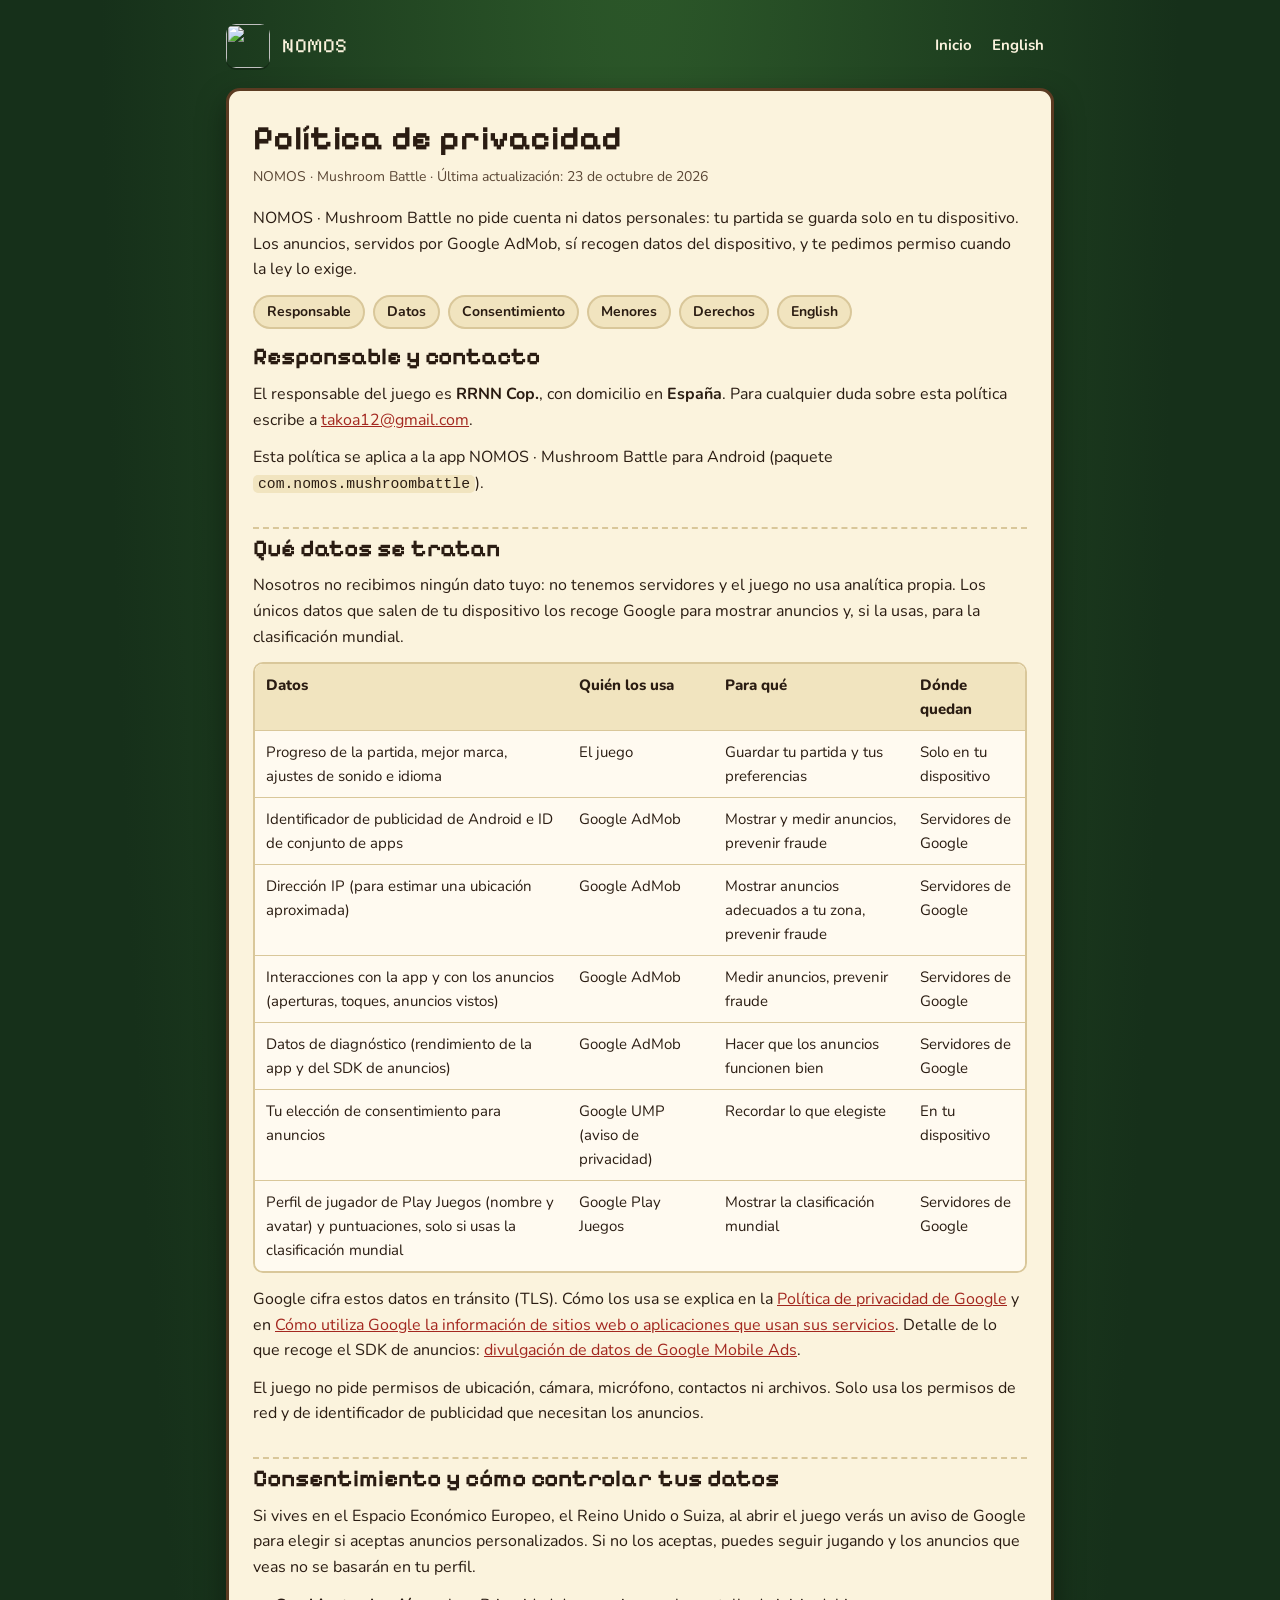
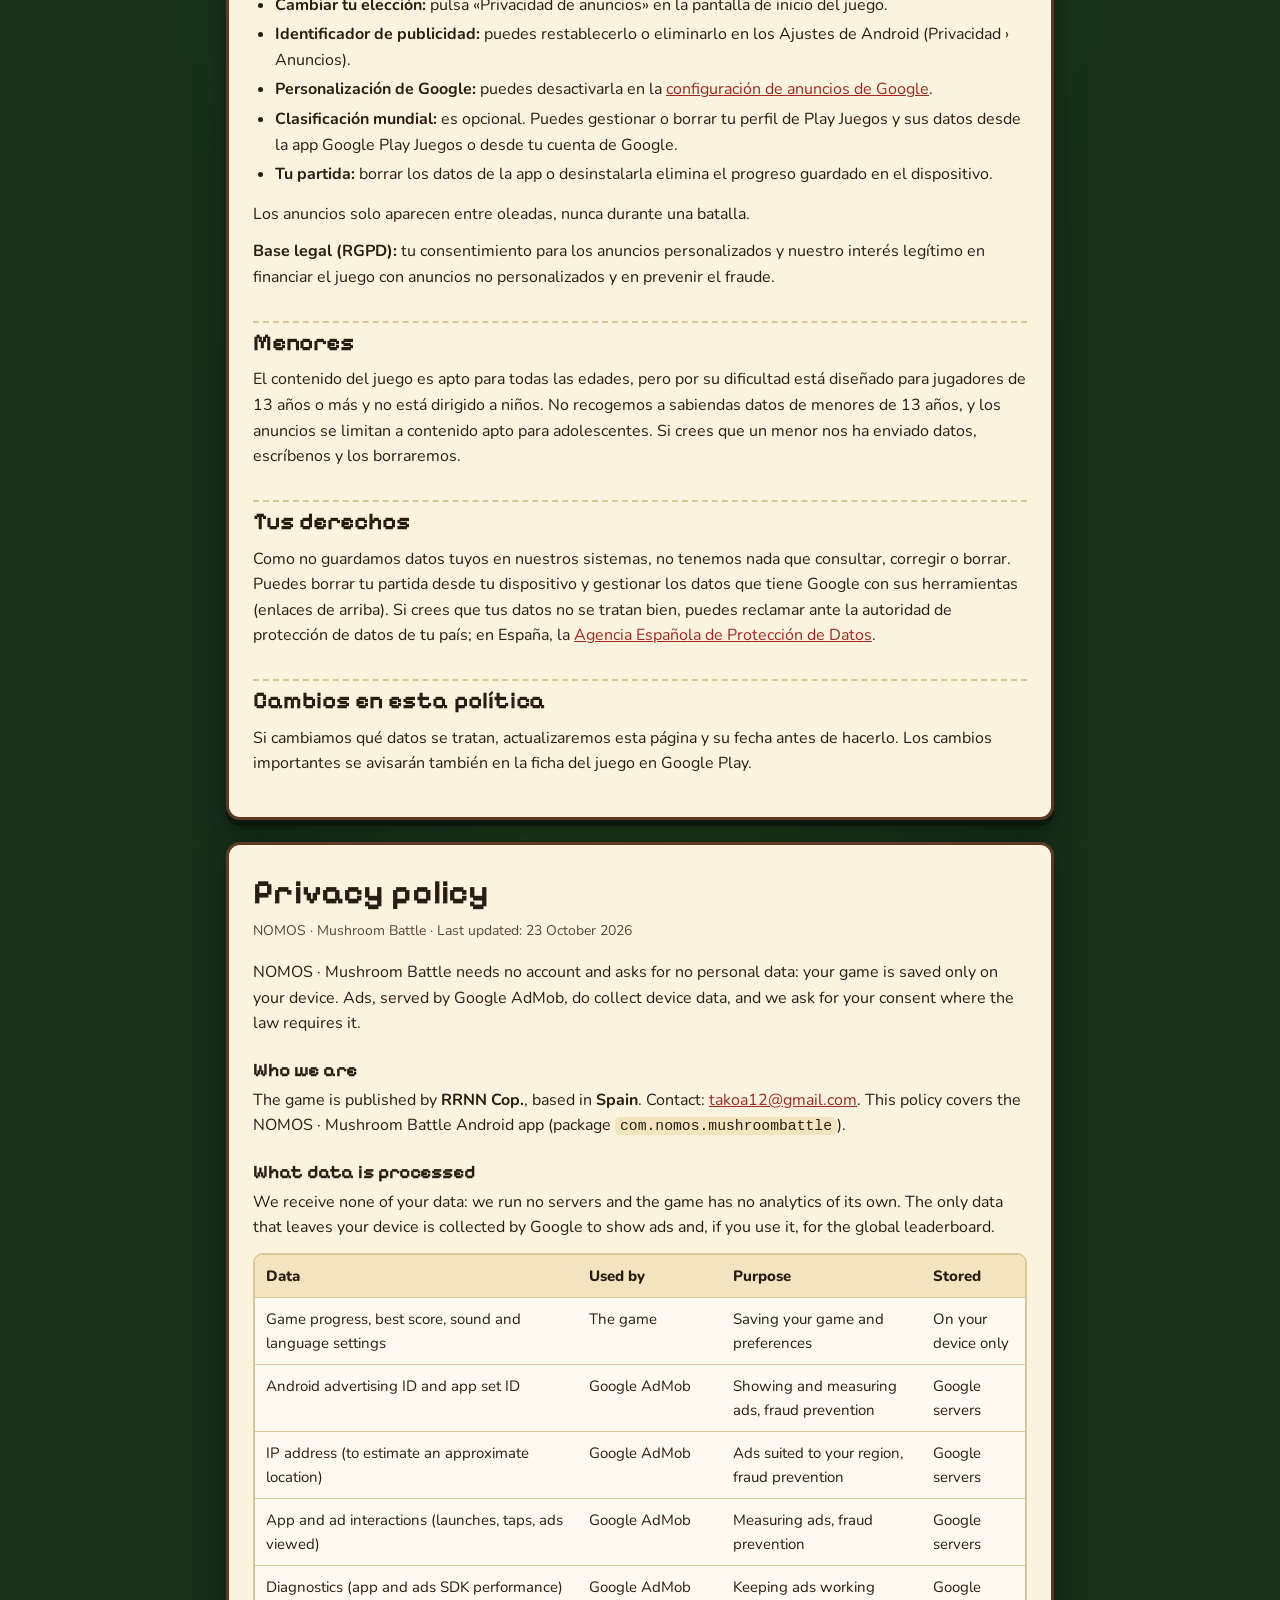
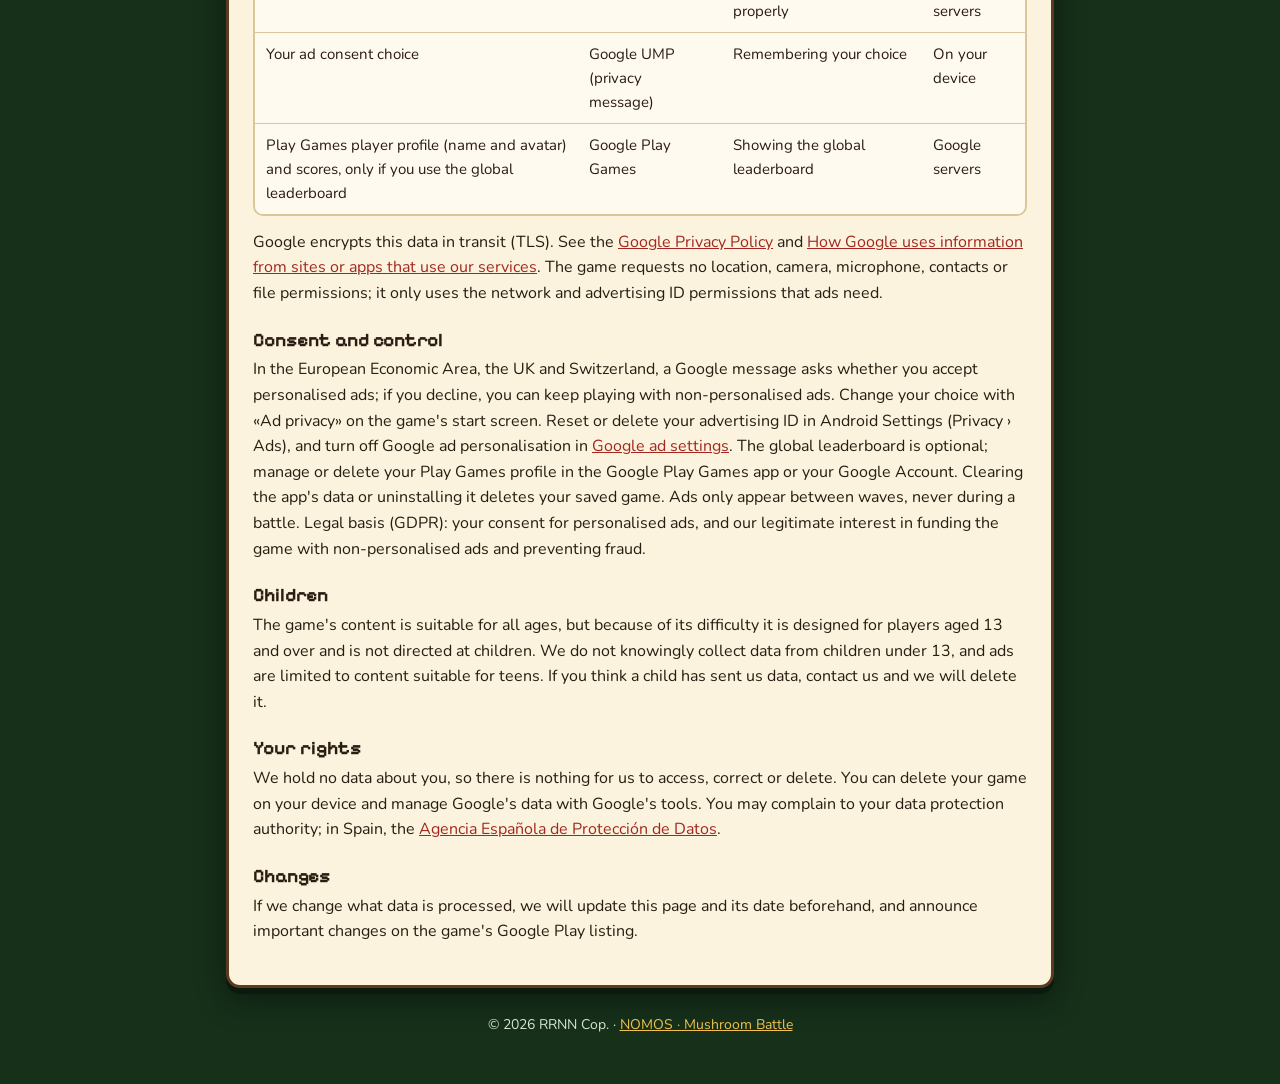
==== privacidad.html @ 887eeca4 "Add files via upload" ====
<!doctype html>
<html lang="es">
<head>
<meta charset="utf-8">
<meta name="viewport" content="width=device-width,initial-scale=1">
<title>Política de privacidad · NOMOS</title>
<meta name="description" content="Política de privacidad de NOMOS · Mushroom Battle para Android.">
<link rel="icon" type="image/png" href="img/favicon.png">
<link rel="apple-touch-icon" href="img/apple-touch-icon.png">
<link rel="preconnect" href="https://fonts.googleapis.com">
<link rel="preconnect" href="https://fonts.gstatic.com" crossorigin>
<link href="https://fonts.googleapis.com/css2?family=Nunito:wght@400;700;800&family=Pixelify+Sans:wght@500;700&display=swap" rel="stylesheet">
<link rel="stylesheet" href="styles.css">
</head>
<body>
<div class="wrap">
  <header class="top">
    <a class="brand" href="./"><img src="img/icono.png" alt=""><span>NOMOS</span></a>
    <nav><a href="./">Inicio</a><a href="#english">English</a></nav>
  </header>

  <main>
    <article class="card">
      <h1>Política de privacidad</h1>
      <p class="meta">NOMOS · Mushroom Battle · Última actualización: 23 de octubre de 2026</p>
      <p>NOMOS · Mushroom Battle no pide cuenta ni datos personales: tu partida se guarda solo en tu dispositivo. Los anuncios, servidos por Google AdMob, sí recogen datos del dispositivo, y te pedimos permiso cuando la ley lo exige.</p>
      <div class="toc">
        <a href="#responsable">Responsable</a><a href="#datos">Datos</a><a href="#consentimiento">Consentimiento</a><a href="#menores">Menores</a><a href="#derechos">Derechos</a><a href="#english">English</a>
      </div>

      <h2 id="responsable">Responsable y contacto</h2>
      <p>El responsable del juego es <strong>RRNN Cop.</strong>, con domicilio en <strong>España</strong>. Para cualquier duda sobre esta política escribe a <a href="mailto:takoa12@gmail.com">takoa12@gmail.com</a>.</p>
      <p>Esta política se aplica a la app NOMOS · Mushroom Battle para Android (paquete <code>com.nomos.mushroombattle</code>).</p>

      <h2 id="datos">Qué datos se tratan</h2>
      <p>Nosotros no recibimos ningún dato tuyo: no tenemos servidores y el juego no usa analítica propia. Los únicos datos que salen de tu dispositivo los recoge Google para mostrar anuncios y, si la usas, para la clasificación mundial.</p>
      <div class="table-wrap">
        <table>
          <thead><tr><th>Datos</th><th>Quién los usa</th><th>Para qué</th><th>Dónde quedan</th></tr></thead>
          <tbody>
            <tr><td>Progreso de la partida, mejor marca, ajustes de sonido e idioma</td><td>El juego</td><td>Guardar tu partida y tus preferencias</td><td>Solo en tu dispositivo</td></tr>
            <tr><td>Identificador de publicidad de Android e ID de conjunto de apps</td><td>Google AdMob</td><td>Mostrar y medir anuncios, prevenir fraude</td><td>Servidores de Google</td></tr>
            <tr><td>Dirección IP (para estimar una ubicación aproximada)</td><td>Google AdMob</td><td>Mostrar anuncios adecuados a tu zona, prevenir fraude</td><td>Servidores de Google</td></tr>
            <tr><td>Interacciones con la app y con los anuncios (aperturas, toques, anuncios vistos)</td><td>Google AdMob</td><td>Medir anuncios, prevenir fraude</td><td>Servidores de Google</td></tr>
            <tr><td>Datos de diagnóstico (rendimiento de la app y del SDK de anuncios)</td><td>Google AdMob</td><td>Hacer que los anuncios funcionen bien</td><td>Servidores de Google</td></tr>
            <tr><td>Tu elección de consentimiento para anuncios</td><td>Google UMP (aviso de privacidad)</td><td>Recordar lo que elegiste</td><td>En tu dispositivo</td></tr>
            <tr><td>Perfil de jugador de Play Juegos (nombre y avatar) y puntuaciones, solo si usas la clasificación mundial</td><td>Google Play Juegos</td><td>Mostrar la clasificación mundial</td><td>Servidores de Google</td></tr>
          </tbody>
        </table>
      </div>
      <p>Google cifra estos datos en tránsito (TLS). Cómo los usa se explica en la <a href="https://policies.google.com/privacy">Política de privacidad de Google</a> y en <a href="https://policies.google.com/technologies/partner-sites">Cómo utiliza Google la información de sitios web o aplicaciones que usan sus servicios</a>. Detalle de lo que recoge el SDK de anuncios: <a href="https://developers.google.com/admob/android/privacy/play-data-disclosure">divulgación de datos de Google Mobile Ads</a>.</p>
      <p>El juego no pide permisos de ubicación, cámara, micrófono, contactos ni archivos. Solo usa los permisos de red y de identificador de publicidad que necesitan los anuncios.</p>

      <h2 id="consentimiento">Consentimiento y cómo controlar tus datos</h2>
      <p>Si vives en el Espacio Económico Europeo, el Reino Unido o Suiza, al abrir el juego verás un aviso de Google para elegir si aceptas anuncios personalizados. Si no los aceptas, puedes seguir jugando y los anuncios que veas no se basarán en tu perfil.</p>
      <ul>
        <li><strong>Cambiar tu elección:</strong> pulsa «Privacidad de anuncios» en la pantalla de inicio del juego.</li>
        <li><strong>Identificador de publicidad:</strong> puedes restablecerlo o eliminarlo en los Ajustes de Android (Privacidad › Anuncios).</li>
        <li><strong>Personalización de Google:</strong> puedes desactivarla en la <a href="https://adssettings.google.com">configuración de anuncios de Google</a>.</li>
        <li><strong>Clasificación mundial:</strong> es opcional. Puedes gestionar o borrar tu perfil de Play Juegos y sus datos desde la app Google Play Juegos o desde tu cuenta de Google.</li>
        <li><strong>Tu partida:</strong> borrar los datos de la app o desinstalarla elimina el progreso guardado en el dispositivo.</li>
      </ul>
      <p>Los anuncios solo aparecen entre oleadas, nunca durante una batalla.</p>
      <p><strong>Base legal (RGPD):</strong> tu consentimiento para los anuncios personalizados y nuestro interés legítimo en financiar el juego con anuncios no personalizados y en prevenir el fraude.</p>

      <h2 id="menores">Menores</h2>
      <p>El contenido del juego es apto para todas las edades, pero por su dificultad está diseñado para jugadores de 13 años o más y no está dirigido a niños. No recogemos a sabiendas datos de menores de 13 años, y los anuncios se limitan a contenido apto para adolescentes. Si crees que un menor nos ha enviado datos, escríbenos y los borraremos.</p>

      <h2 id="derechos">Tus derechos</h2>
      <p>Como no guardamos datos tuyos en nuestros sistemas, no tenemos nada que consultar, corregir o borrar. Puedes borrar tu partida desde tu dispositivo y gestionar los datos que tiene Google con sus herramientas (enlaces de arriba). Si crees que tus datos no se tratan bien, puedes reclamar ante la autoridad de protección de datos de tu país; en España, la <a href="https://www.aepd.es">Agencia Española de Protección de Datos</a>.</p>

      <h2>Cambios en esta política</h2>
      <p>Si cambiamos qué datos se tratan, actualizaremos esta página y su fecha antes de hacerlo. Los cambios importantes se avisarán también en la ficha del juego en Google Play.</p>
    </article>

    <article class="card" id="english" lang="en">
      <h1>Privacy policy</h1>
      <p class="meta">NOMOS · Mushroom Battle · Last updated: 23 October 2026</p>
      <p>NOMOS · Mushroom Battle needs no account and asks for no personal data: your game is saved only on your device. Ads, served by Google AdMob, do collect device data, and we ask for your consent where the law requires it.</p>
      <h3>Who we are</h3>
      <p>The game is published by <strong>RRNN Cop.</strong>, based in <strong>Spain</strong>. Contact: <a href="mailto:takoa12@gmail.com">takoa12@gmail.com</a>. This policy covers the NOMOS · Mushroom Battle Android app (package <code>com.nomos.mushroombattle</code>).</p>
      <h3>What data is processed</h3>
      <p>We receive none of your data: we run no servers and the game has no analytics of its own. The only data that leaves your device is collected by Google to show ads and, if you use it, for the global leaderboard.</p>
      <div class="table-wrap">
        <table>
          <thead><tr><th>Data</th><th>Used by</th><th>Purpose</th><th>Stored</th></tr></thead>
          <tbody>
            <tr><td>Game progress, best score, sound and language settings</td><td>The game</td><td>Saving your game and preferences</td><td>On your device only</td></tr>
            <tr><td>Android advertising ID and app set ID</td><td>Google AdMob</td><td>Showing and measuring ads, fraud prevention</td><td>Google servers</td></tr>
            <tr><td>IP address (to estimate an approximate location)</td><td>Google AdMob</td><td>Ads suited to your region, fraud prevention</td><td>Google servers</td></tr>
            <tr><td>App and ad interactions (launches, taps, ads viewed)</td><td>Google AdMob</td><td>Measuring ads, fraud prevention</td><td>Google servers</td></tr>
            <tr><td>Diagnostics (app and ads SDK performance)</td><td>Google AdMob</td><td>Keeping ads working properly</td><td>Google servers</td></tr>
            <tr><td>Your ad consent choice</td><td>Google UMP (privacy message)</td><td>Remembering your choice</td><td>On your device</td></tr>
            <tr><td>Play Games player profile (name and avatar) and scores, only if you use the global leaderboard</td><td>Google Play Games</td><td>Showing the global leaderboard</td><td>Google servers</td></tr>
          </tbody>
        </table>
      </div>
      <p>Google encrypts this data in transit (TLS). See the <a href="https://policies.google.com/privacy">Google Privacy Policy</a> and <a href="https://policies.google.com/technologies/partner-sites">How Google uses information from sites or apps that use our services</a>. The game requests no location, camera, microphone, contacts or file permissions; it only uses the network and advertising ID permissions that ads need.</p>
      <h3>Consent and control</h3>
      <p>In the European Economic Area, the UK and Switzerland, a Google message asks whether you accept personalised ads; if you decline, you can keep playing with non-personalised ads. Change your choice with «Ad privacy» on the game's start screen. Reset or delete your advertising ID in Android Settings (Privacy › Ads), and turn off Google ad personalisation in <a href="https://adssettings.google.com">Google ad settings</a>. The global leaderboard is optional; manage or delete your Play Games profile in the Google Play Games app or your Google Account. Clearing the app's data or uninstalling it deletes your saved game. Ads only appear between waves, never during a battle. Legal basis (GDPR): your consent for personalised ads, and our legitimate interest in funding the game with non-personalised ads and preventing fraud.</p>
      <h3>Children</h3>
      <p>The game's content is suitable for all ages, but because of its difficulty it is designed for players aged 13 and over and is not directed at children. We do not knowingly collect data from children under 13, and ads are limited to content suitable for teens. If you think a child has sent us data, contact us and we will delete it.</p>
      <h3>Your rights</h3>
      <p>We hold no data about you, so there is nothing for us to access, correct or delete. You can delete your game on your device and manage Google's data with Google's tools. You may complain to your data protection authority; in Spain, the <a href="https://www.aepd.es">Agencia Española de Protección de Datos</a>.</p>
      <h3>Changes</h3>
      <p>If we change what data is processed, we will update this page and its date beforehand, and announce important changes on the game's Google Play listing.</p>
    </article>
  </main>

  <footer>© 2026 RRNN Cop. · <a href="./">NOMOS · Mushroom Battle</a></footer>
</div>
</body>
</html>
---- styles.css ----
:root{
  --forest:#16301a;
  --forest-2:#1f4224;
  --moss:#2f5f2c;
  --cream:#fbf3dd;
  --cream-2:#f1e4bf;
  --ink:#2a1c12;
  --ink-soft:#5a4634;
  --red:#c8322b;
  --gold:#f2c14e;
  --line:#d9c79a;
  --link:#a3271f;
}
*{box-sizing:border-box}
html{-webkit-text-size-adjust:100%}
body{
  margin:0;
  background:var(--forest) radial-gradient(ellipse at 50% -10%,#2d5a2a 0%,var(--forest) 60%) no-repeat;
  color:var(--ink);
  font:16px/1.6 "Nunito",system-ui,-apple-system,"Segoe UI",Roboto,sans-serif;
}
a{color:var(--link)}
a:focus-visible,button:focus-visible{outline:3px solid var(--gold);outline-offset:2px}
.wrap{max-width:860px;margin:0 auto;padding:24px 16px 48px}
.top{display:flex;align-items:center;gap:12px;justify-content:space-between;margin-bottom:20px}
.brand{display:flex;align-items:center;gap:12px;color:var(--cream);text-decoration:none}
.brand img{width:44px;height:44px;border-radius:10px;box-shadow:0 2px 0 #0004}
.brand span{font-family:"Pixelify Sans",system-ui,sans-serif;font-size:20px;letter-spacing:.5px}
.top nav a{color:var(--cream);text-decoration:none;font-weight:700;font-size:15px;padding:8px 10px;border-radius:8px}
.top nav a:hover{background:#ffffff14}
.card{
  background:var(--cream);
  border:3px solid #5b3b22;
  border-radius:14px;
  box-shadow:0 6px 0 #0b1a0d,0 12px 30px #0006;
  padding:28px 24px;
}
.card + .card{margin-top:22px}
h1,h2,h3{font-family:"Pixelify Sans",system-ui,sans-serif;line-height:1.2;color:var(--ink)}
h1{font-size:34px;margin:0 0 6px}
h2{font-size:24px;margin:30px 0 10px;padding-top:6px;border-top:2px dashed var(--line)}
h2:first-of-type{border-top:0;margin-top:8px}
h3{font-size:19px;margin:22px 0 6px}
p{margin:0 0 12px}
.meta{color:var(--ink-soft);font-size:14px;margin-bottom:18px}
.hero img{width:100%;height:auto;display:block;border-radius:10px;border:3px solid #5b3b22}
.lead{font-size:18px}
.badge{display:inline-block;background:var(--gold);color:var(--ink);font-weight:800;border-radius:999px;padding:6px 14px;font-size:14px;border:2px solid #5b3b22}
.shots{display:grid;grid-template-columns:repeat(3,1fr);gap:12px;margin:18px 0 6px}
.shots img{width:100%;height:auto;border-radius:10px;border:3px solid #5b3b22;display:block}
ul{padding-left:22px;margin:0 0 14px}
li{margin:4px 0}
.table-wrap{overflow-x:auto;margin:10px 0 14px;border:2px solid var(--line);border-radius:10px}
table{border-collapse:collapse;width:100%;min-width:560px;font-size:15px;background:#fffaf0}
th,td{text-align:left;vertical-align:top;padding:9px 11px;border-bottom:1px solid var(--line)}
th{background:var(--cream-2);font-weight:800}
tr:last-child td{border-bottom:0}
code{font-family:ui-monospace,SFMono-Regular,Menlo,monospace;font-size:.92em;background:var(--cream-2);padding:1px 5px;border-radius:5px}
.toc{display:flex;flex-wrap:wrap;gap:8px;margin:6px 0 4px}
.toc a{background:var(--cream-2);border:2px solid var(--line);border-radius:999px;padding:4px 12px;text-decoration:none;color:var(--ink);font-weight:700;font-size:14px}
footer{color:#d7e4cf;text-align:center;font-size:14px;margin-top:26px}
footer a{color:var(--gold)}
@media (max-width:560px){
  h1{font-size:28px}
  .card{padding:22px 16px}
  .shots{grid-template-columns:repeat(3,1fr);gap:8px}
  .brand span{font-size:17px}
}
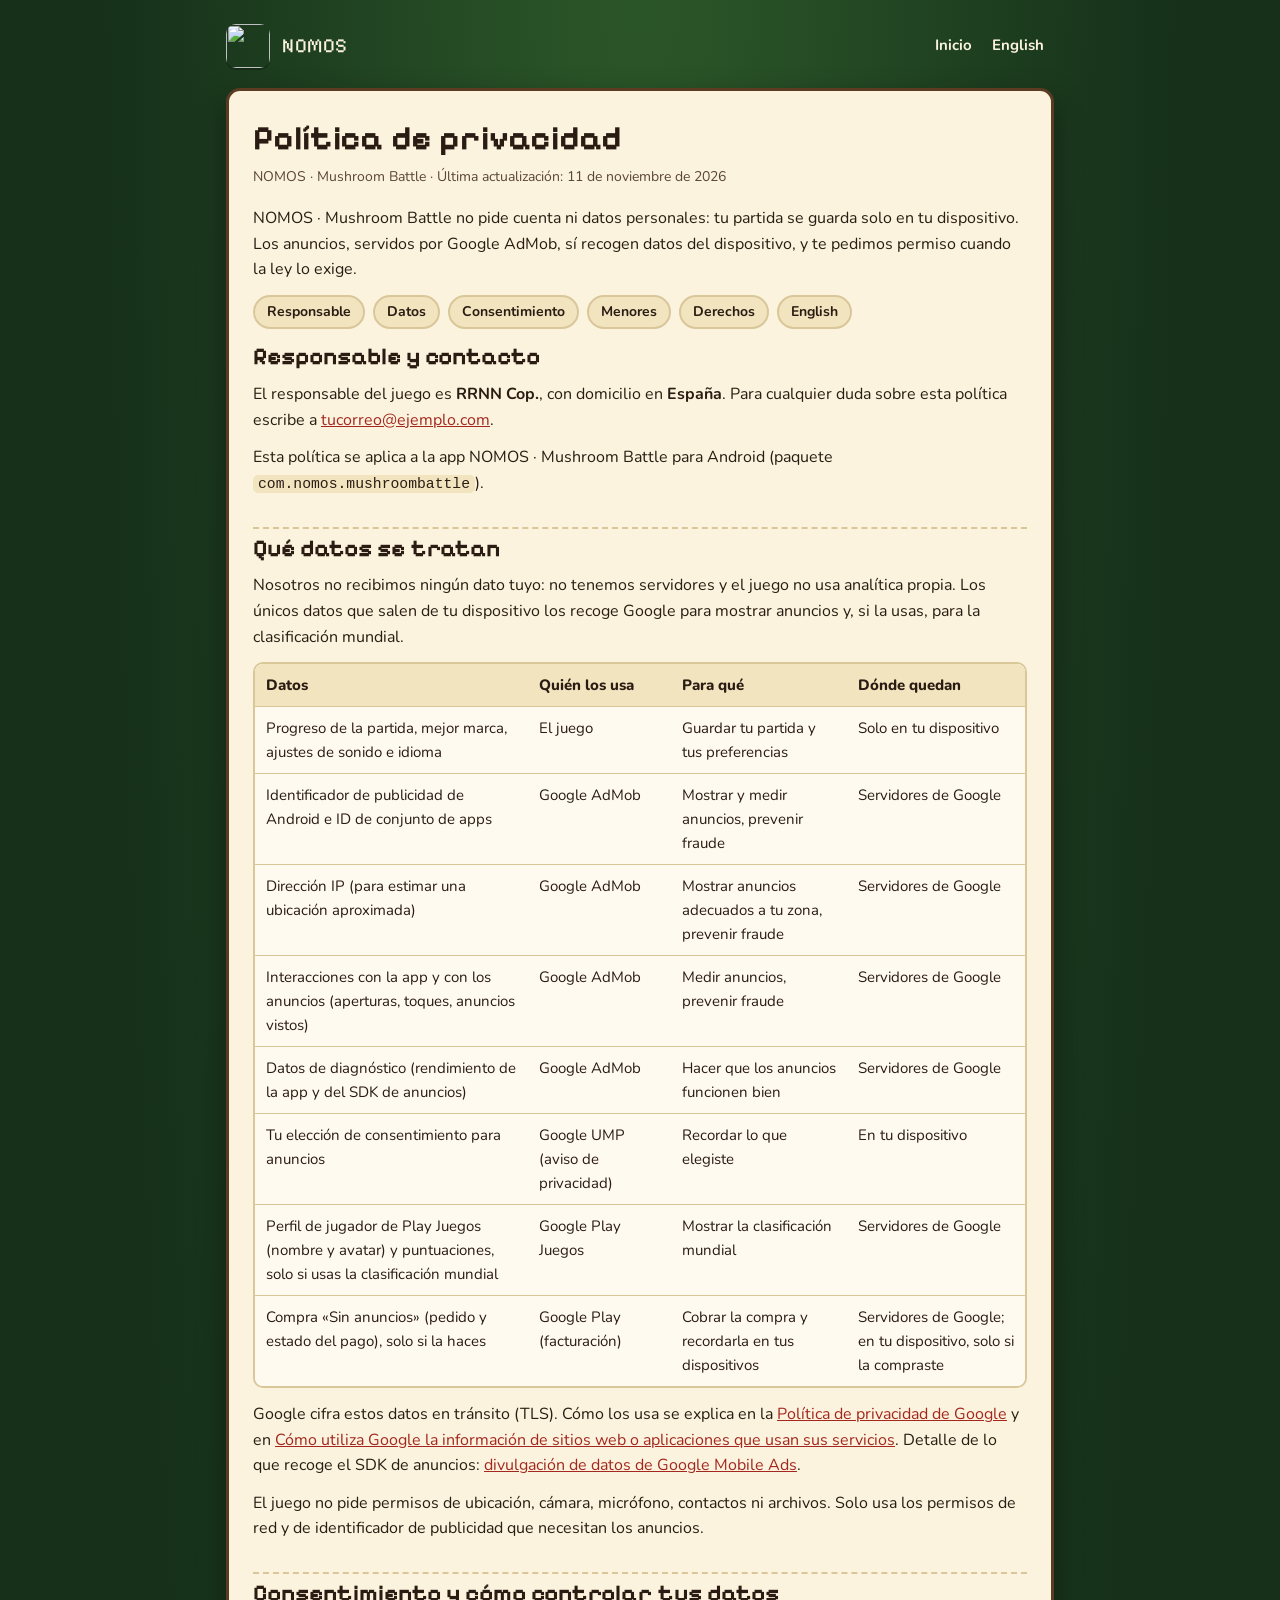
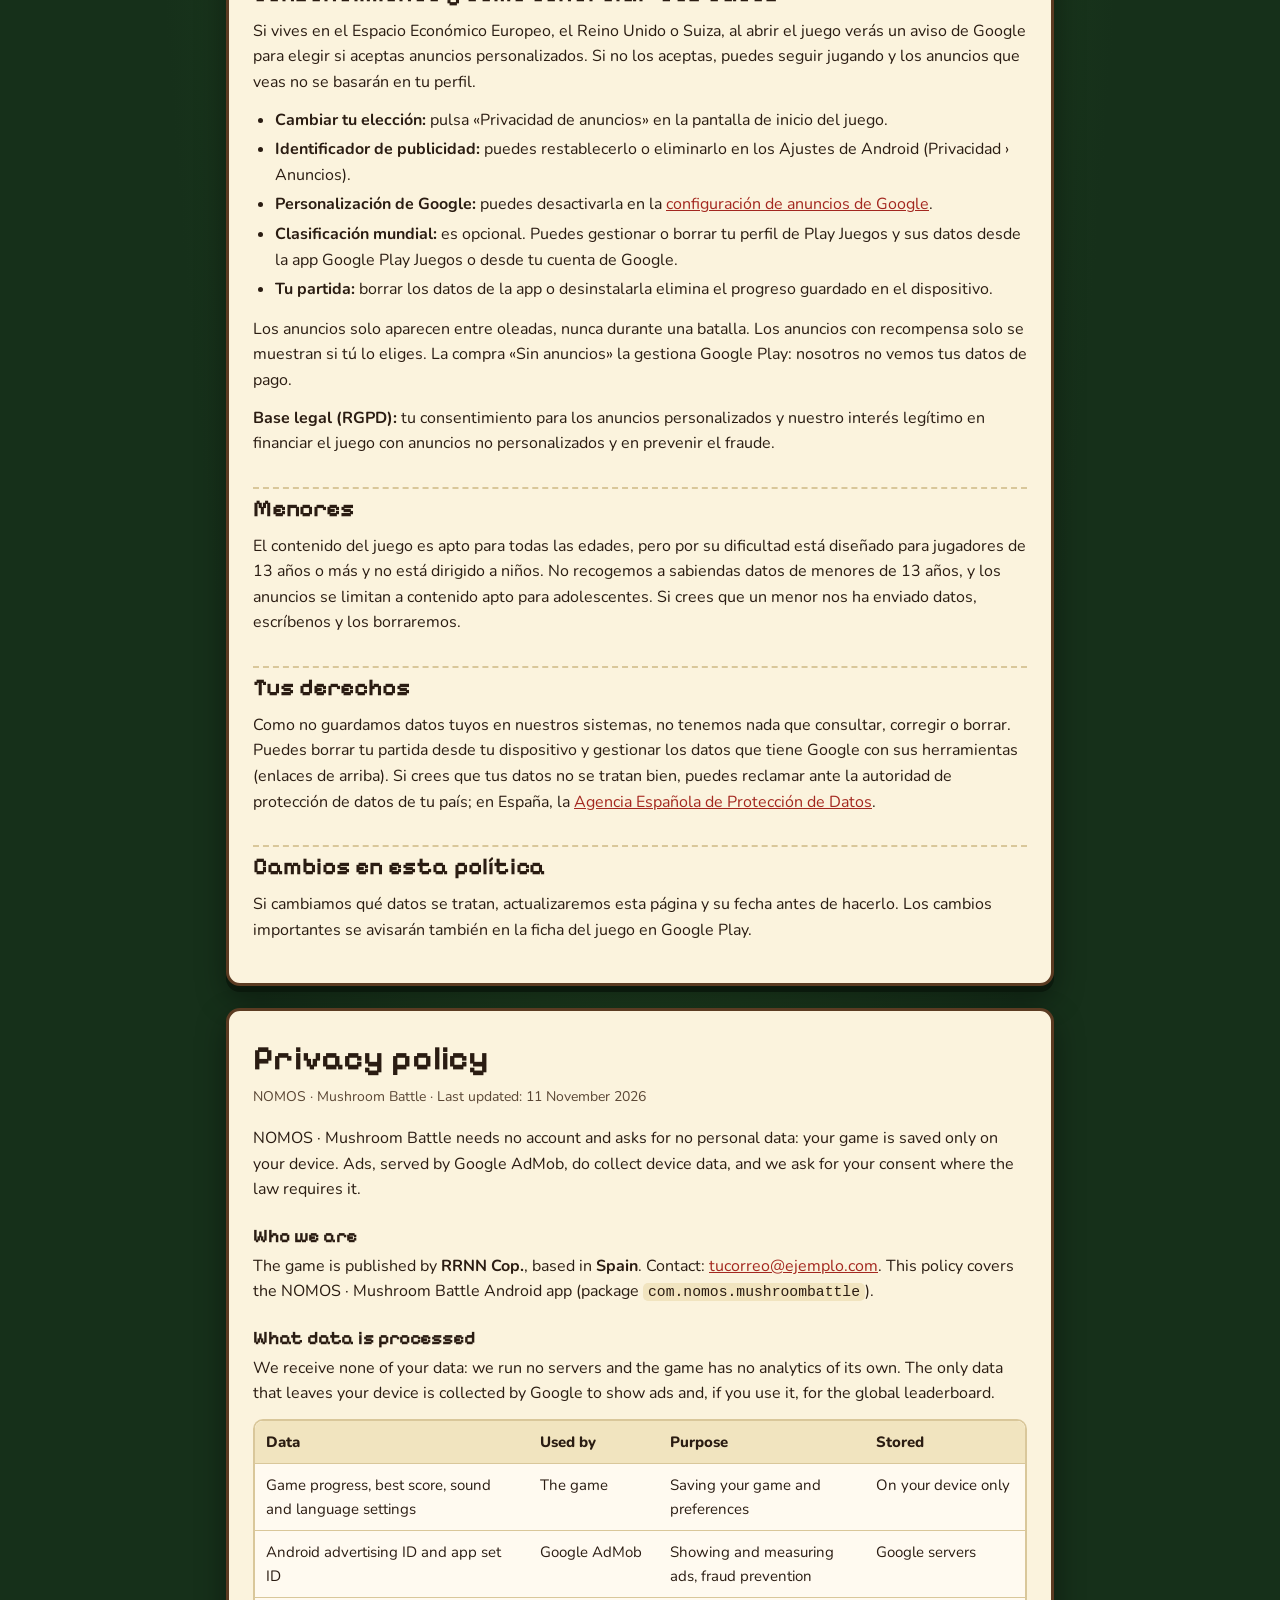
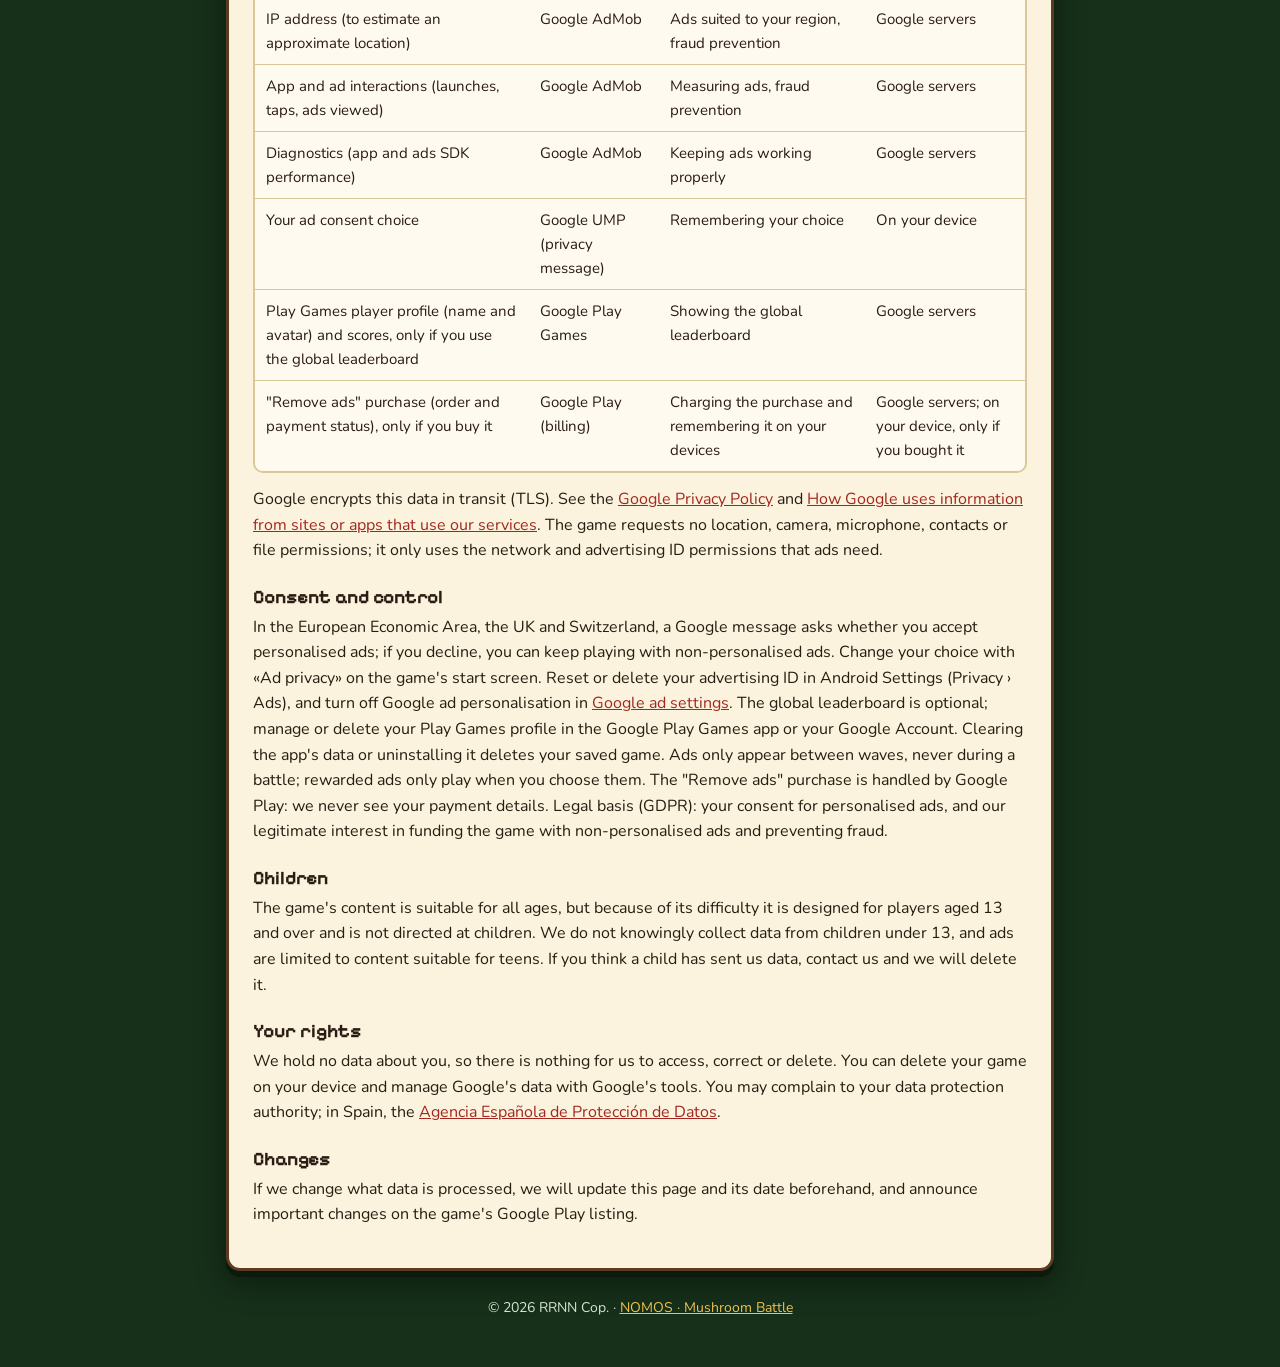
==== commit c3a92acf: "Add files via upload" ====
--- a/privacidad.html
+++ b/privacidad.html
@@ -22,14 +22,14 @@
   <main>
     <article class="card">
       <h1>Política de privacidad</h1>
-      <p class="meta">NOMOS · Mushroom Battle · Última actualización: 23 de octubre de 2026</p>
+      <p class="meta">NOMOS · Mushroom Battle · Última actualización: 11 de noviembre de 2026</p>
       <p>NOMOS · Mushroom Battle no pide cuenta ni datos personales: tu partida se guarda solo en tu dispositivo. Los anuncios, servidos por Google AdMob, sí recogen datos del dispositivo, y te pedimos permiso cuando la ley lo exige.</p>
       <div class="toc">
         <a href="#responsable">Responsable</a><a href="#datos">Datos</a><a href="#consentimiento">Consentimiento</a><a href="#menores">Menores</a><a href="#derechos">Derechos</a><a href="#english">English</a>
       </div>
 
       <h2 id="responsable">Responsable y contacto</h2>
-      <p>El responsable del juego es <strong>RRNN Cop.</strong>, con domicilio en <strong>España</strong>. Para cualquier duda sobre esta política escribe a <a href="mailto:takoa12@gmail.com">takoa12@gmail.com</a>.</p>
+      <p>El responsable del juego es <strong>RRNN Cop.</strong>, con domicilio en <strong>España</strong>. Para cualquier duda sobre esta política escribe a <a href="mailto:tucorreo@ejemplo.com">tucorreo@ejemplo.com</a>.</p>
       <p>Esta política se aplica a la app NOMOS · Mushroom Battle para Android (paquete <code>com.nomos.mushroombattle</code>).</p>
 
       <h2 id="datos">Qué datos se tratan</h2>
@@ -45,6 +45,7 @@
             <tr><td>Datos de diagnóstico (rendimiento de la app y del SDK de anuncios)</td><td>Google AdMob</td><td>Hacer que los anuncios funcionen bien</td><td>Servidores de Google</td></tr>
             <tr><td>Tu elección de consentimiento para anuncios</td><td>Google UMP (aviso de privacidad)</td><td>Recordar lo que elegiste</td><td>En tu dispositivo</td></tr>
             <tr><td>Perfil de jugador de Play Juegos (nombre y avatar) y puntuaciones, solo si usas la clasificación mundial</td><td>Google Play Juegos</td><td>Mostrar la clasificación mundial</td><td>Servidores de Google</td></tr>
+            <tr><td>Compra «Sin anuncios» (pedido y estado del pago), solo si la haces</td><td>Google Play (facturación)</td><td>Cobrar la compra y recordarla en tus dispositivos</td><td>Servidores de Google; en tu dispositivo, solo si la compraste</td></tr>
           </tbody>
         </table>
       </div>
@@ -60,7 +61,7 @@
         <li><strong>Clasificación mundial:</strong> es opcional. Puedes gestionar o borrar tu perfil de Play Juegos y sus datos desde la app Google Play Juegos o desde tu cuenta de Google.</li>
         <li><strong>Tu partida:</strong> borrar los datos de la app o desinstalarla elimina el progreso guardado en el dispositivo.</li>
       </ul>
-      <p>Los anuncios solo aparecen entre oleadas, nunca durante una batalla.</p>
+      <p>Los anuncios solo aparecen entre oleadas, nunca durante una batalla. Los anuncios con recompensa solo se muestran si tú lo eliges. La compra «Sin anuncios» la gestiona Google Play: nosotros no vemos tus datos de pago.</p>
       <p><strong>Base legal (RGPD):</strong> tu consentimiento para los anuncios personalizados y nuestro interés legítimo en financiar el juego con anuncios no personalizados y en prevenir el fraude.</p>
 
       <h2 id="menores">Menores</h2>
@@ -75,10 +76,10 @@
 
     <article class="card" id="english" lang="en">
       <h1>Privacy policy</h1>
-      <p class="meta">NOMOS · Mushroom Battle · Last updated: 23 October 2026</p>
+      <p class="meta">NOMOS · Mushroom Battle · Last updated: 11 November 2026</p>
       <p>NOMOS · Mushroom Battle needs no account and asks for no personal data: your game is saved only on your device. Ads, served by Google AdMob, do collect device data, and we ask for your consent where the law requires it.</p>
       <h3>Who we are</h3>
-      <p>The game is published by <strong>RRNN Cop.</strong>, based in <strong>Spain</strong>. Contact: <a href="mailto:takoa12@gmail.com">takoa12@gmail.com</a>. This policy covers the NOMOS · Mushroom Battle Android app (package <code>com.nomos.mushroombattle</code>).</p>
+      <p>The game is published by <strong>RRNN Cop.</strong>, based in <strong>Spain</strong>. Contact: <a href="mailto:tucorreo@ejemplo.com">tucorreo@ejemplo.com</a>. This policy covers the NOMOS · Mushroom Battle Android app (package <code>com.nomos.mushroombattle</code>).</p>
       <h3>What data is processed</h3>
       <p>We receive none of your data: we run no servers and the game has no analytics of its own. The only data that leaves your device is collected by Google to show ads and, if you use it, for the global leaderboard.</p>
       <div class="table-wrap">
@@ -92,12 +93,13 @@
             <tr><td>Diagnostics (app and ads SDK performance)</td><td>Google AdMob</td><td>Keeping ads working properly</td><td>Google servers</td></tr>
             <tr><td>Your ad consent choice</td><td>Google UMP (privacy message)</td><td>Remembering your choice</td><td>On your device</td></tr>
             <tr><td>Play Games player profile (name and avatar) and scores, only if you use the global leaderboard</td><td>Google Play Games</td><td>Showing the global leaderboard</td><td>Google servers</td></tr>
+            <tr><td>"Remove ads" purchase (order and payment status), only if you buy it</td><td>Google Play (billing)</td><td>Charging the purchase and remembering it on your devices</td><td>Google servers; on your device, only if you bought it</td></tr>
           </tbody>
         </table>
       </div>
       <p>Google encrypts this data in transit (TLS). See the <a href="https://policies.google.com/privacy">Google Privacy Policy</a> and <a href="https://policies.google.com/technologies/partner-sites">How Google uses information from sites or apps that use our services</a>. The game requests no location, camera, microphone, contacts or file permissions; it only uses the network and advertising ID permissions that ads need.</p>
       <h3>Consent and control</h3>
-      <p>In the European Economic Area, the UK and Switzerland, a Google message asks whether you accept personalised ads; if you decline, you can keep playing with non-personalised ads. Change your choice with «Ad privacy» on the game's start screen. Reset or delete your advertising ID in Android Settings (Privacy › Ads), and turn off Google ad personalisation in <a href="https://adssettings.google.com">Google ad settings</a>. The global leaderboard is optional; manage or delete your Play Games profile in the Google Play Games app or your Google Account. Clearing the app's data or uninstalling it deletes your saved game. Ads only appear between waves, never during a battle. Legal basis (GDPR): your consent for personalised ads, and our legitimate interest in funding the game with non-personalised ads and preventing fraud.</p>
+      <p>In the European Economic Area, the UK and Switzerland, a Google message asks whether you accept personalised ads; if you decline, you can keep playing with non-personalised ads. Change your choice with «Ad privacy» on the game's start screen. Reset or delete your advertising ID in Android Settings (Privacy › Ads), and turn off Google ad personalisation in <a href="https://adssettings.google.com">Google ad settings</a>. The global leaderboard is optional; manage or delete your Play Games profile in the Google Play Games app or your Google Account. Clearing the app's data or uninstalling it deletes your saved game. Ads only appear between waves, never during a battle; rewarded ads only play when you choose them. The "Remove ads" purchase is handled by Google Play: we never see your payment details. Legal basis (GDPR): your consent for personalised ads, and our legitimate interest in funding the game with non-personalised ads and preventing fraud.</p>
       <h3>Children</h3>
       <p>The game's content is suitable for all ages, but because of its difficulty it is designed for players aged 13 and over and is not directed at children. We do not knowingly collect data from children under 13, and ads are limited to content suitable for teens. If you think a child has sent us data, contact us and we will delete it.</p>
       <h3>Your rights</h3>
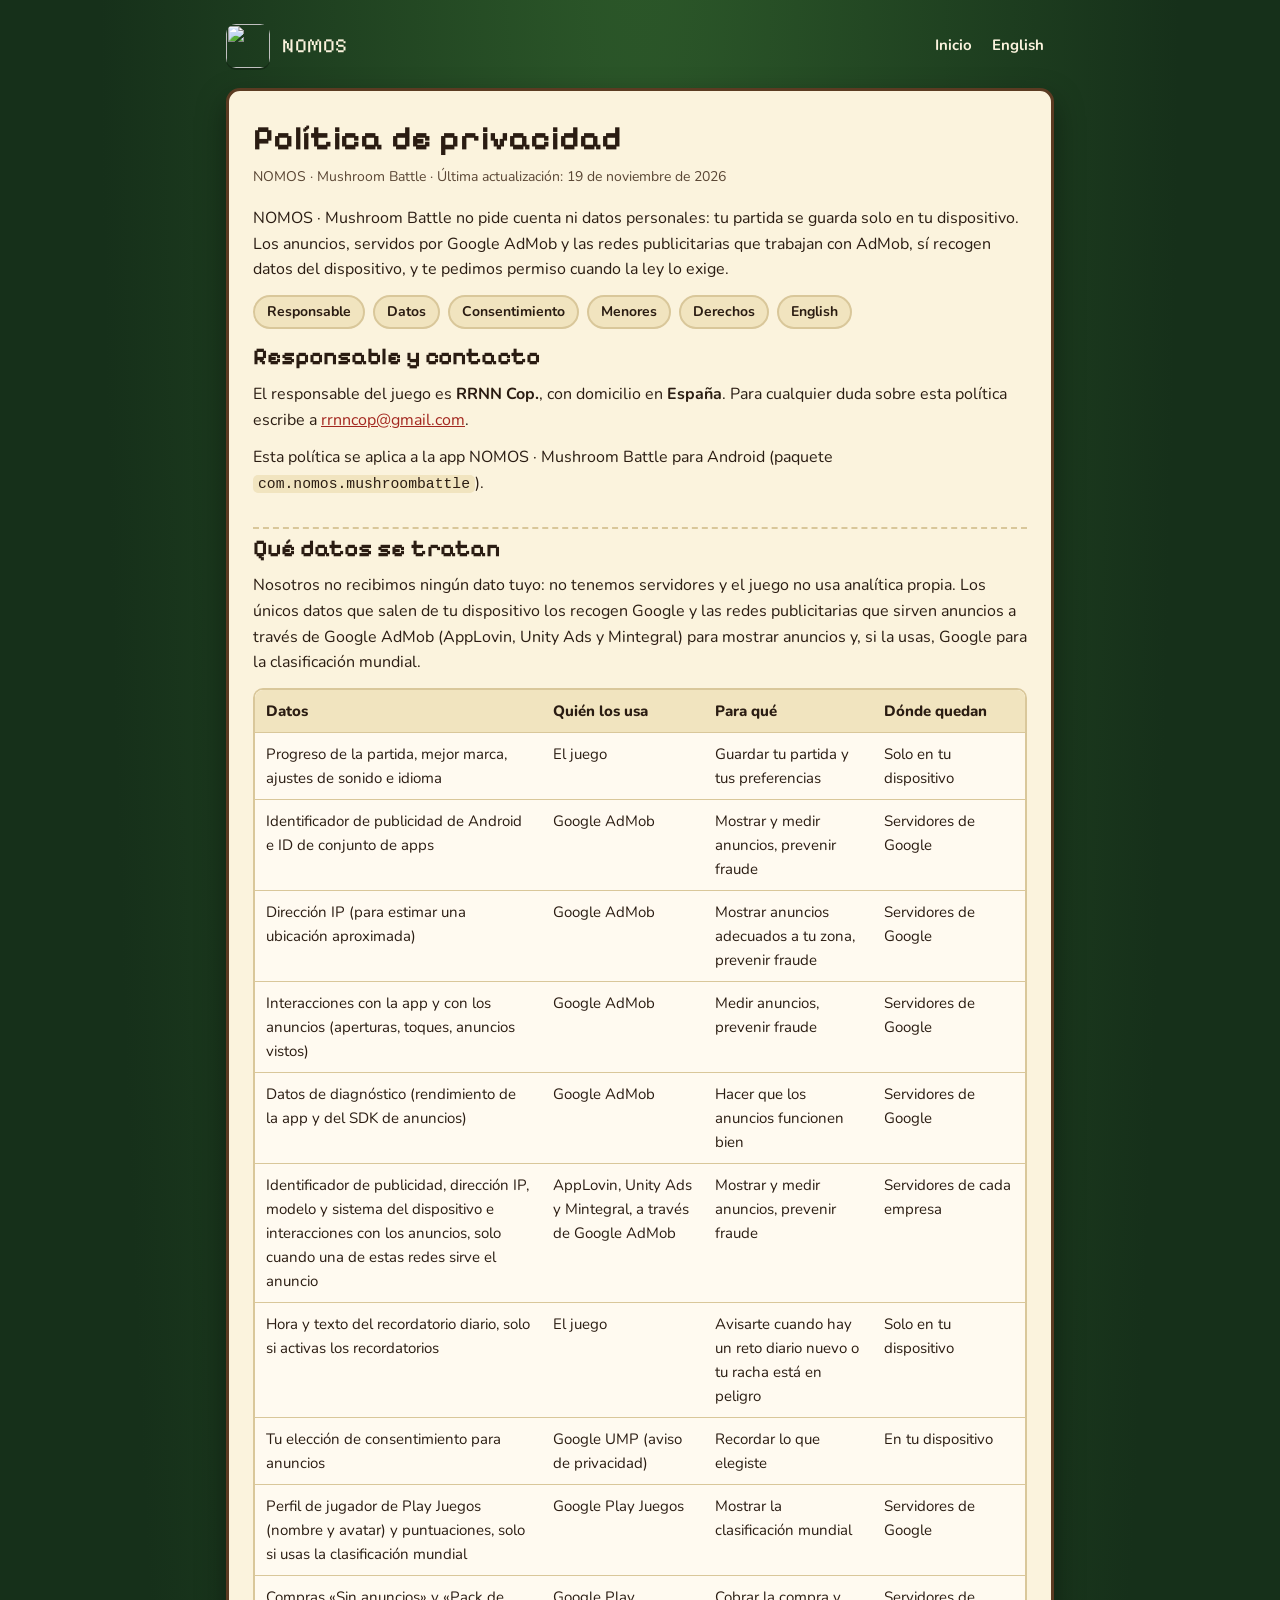
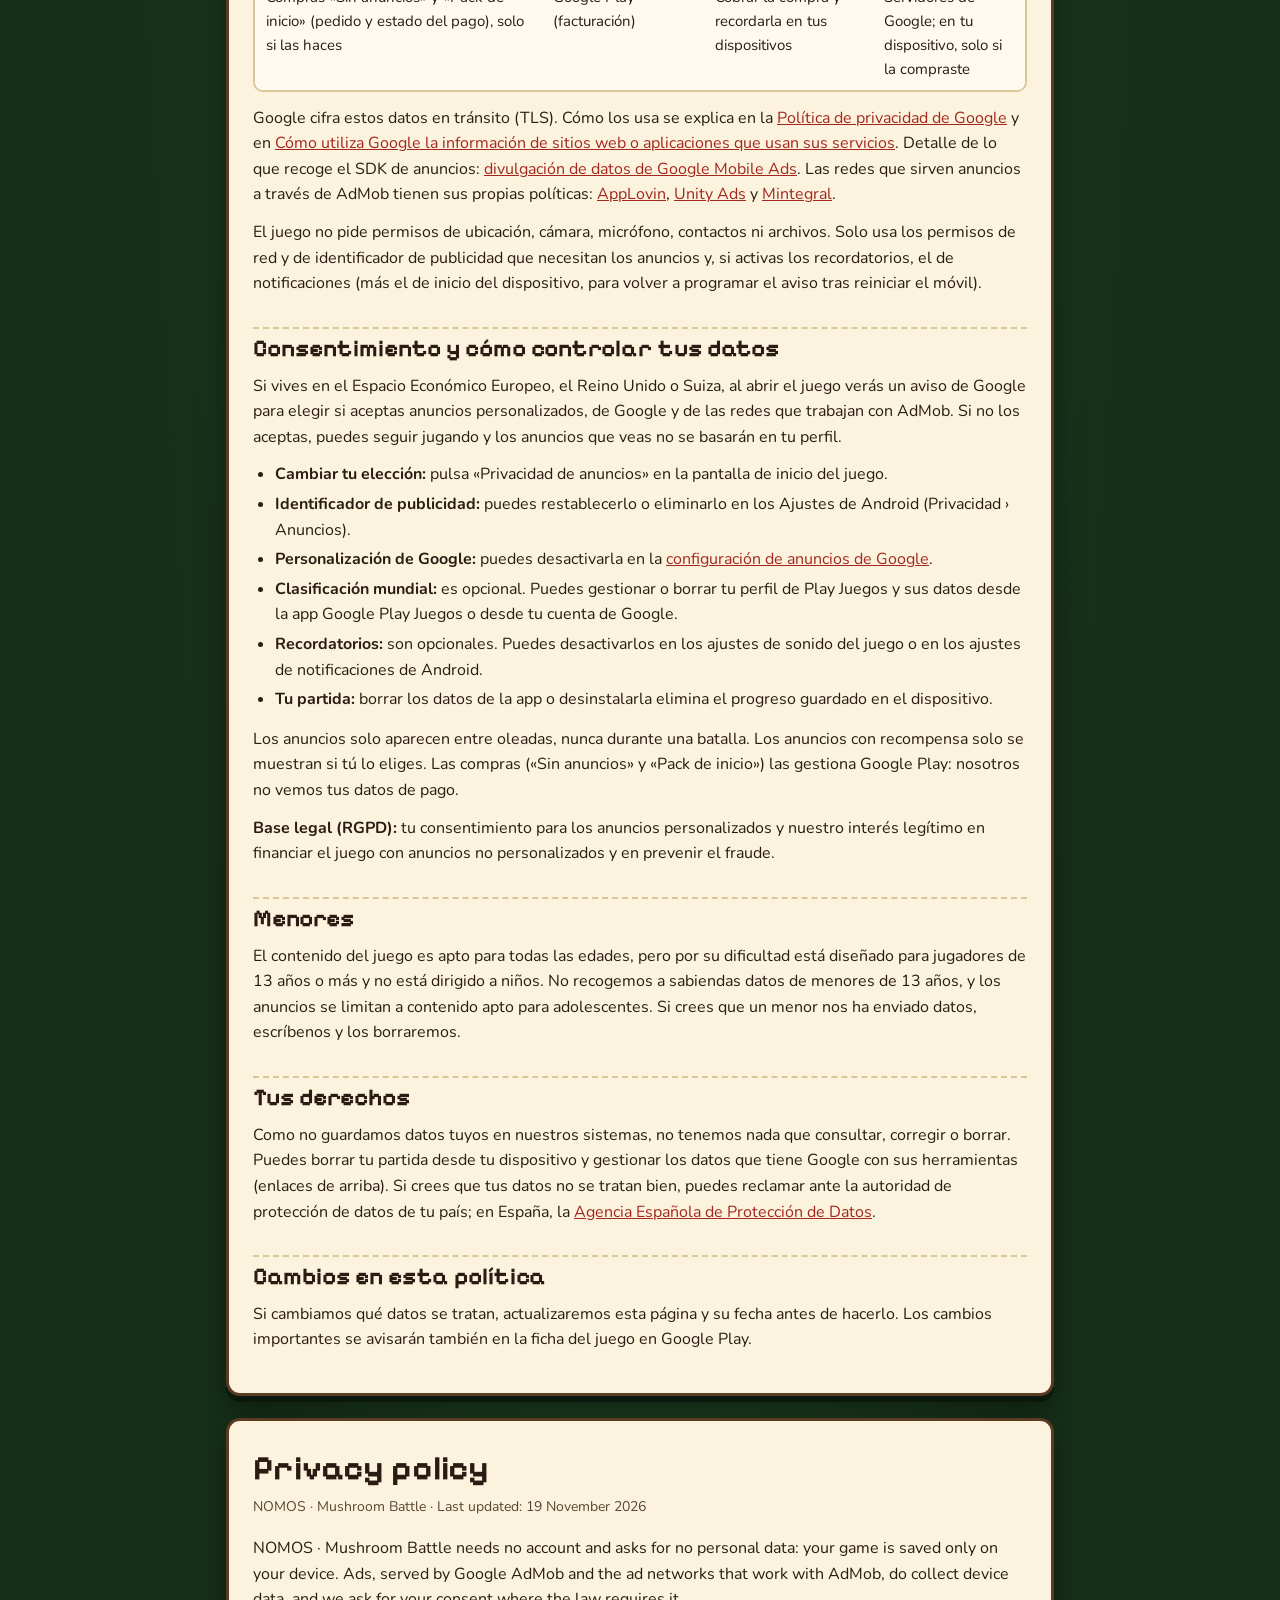
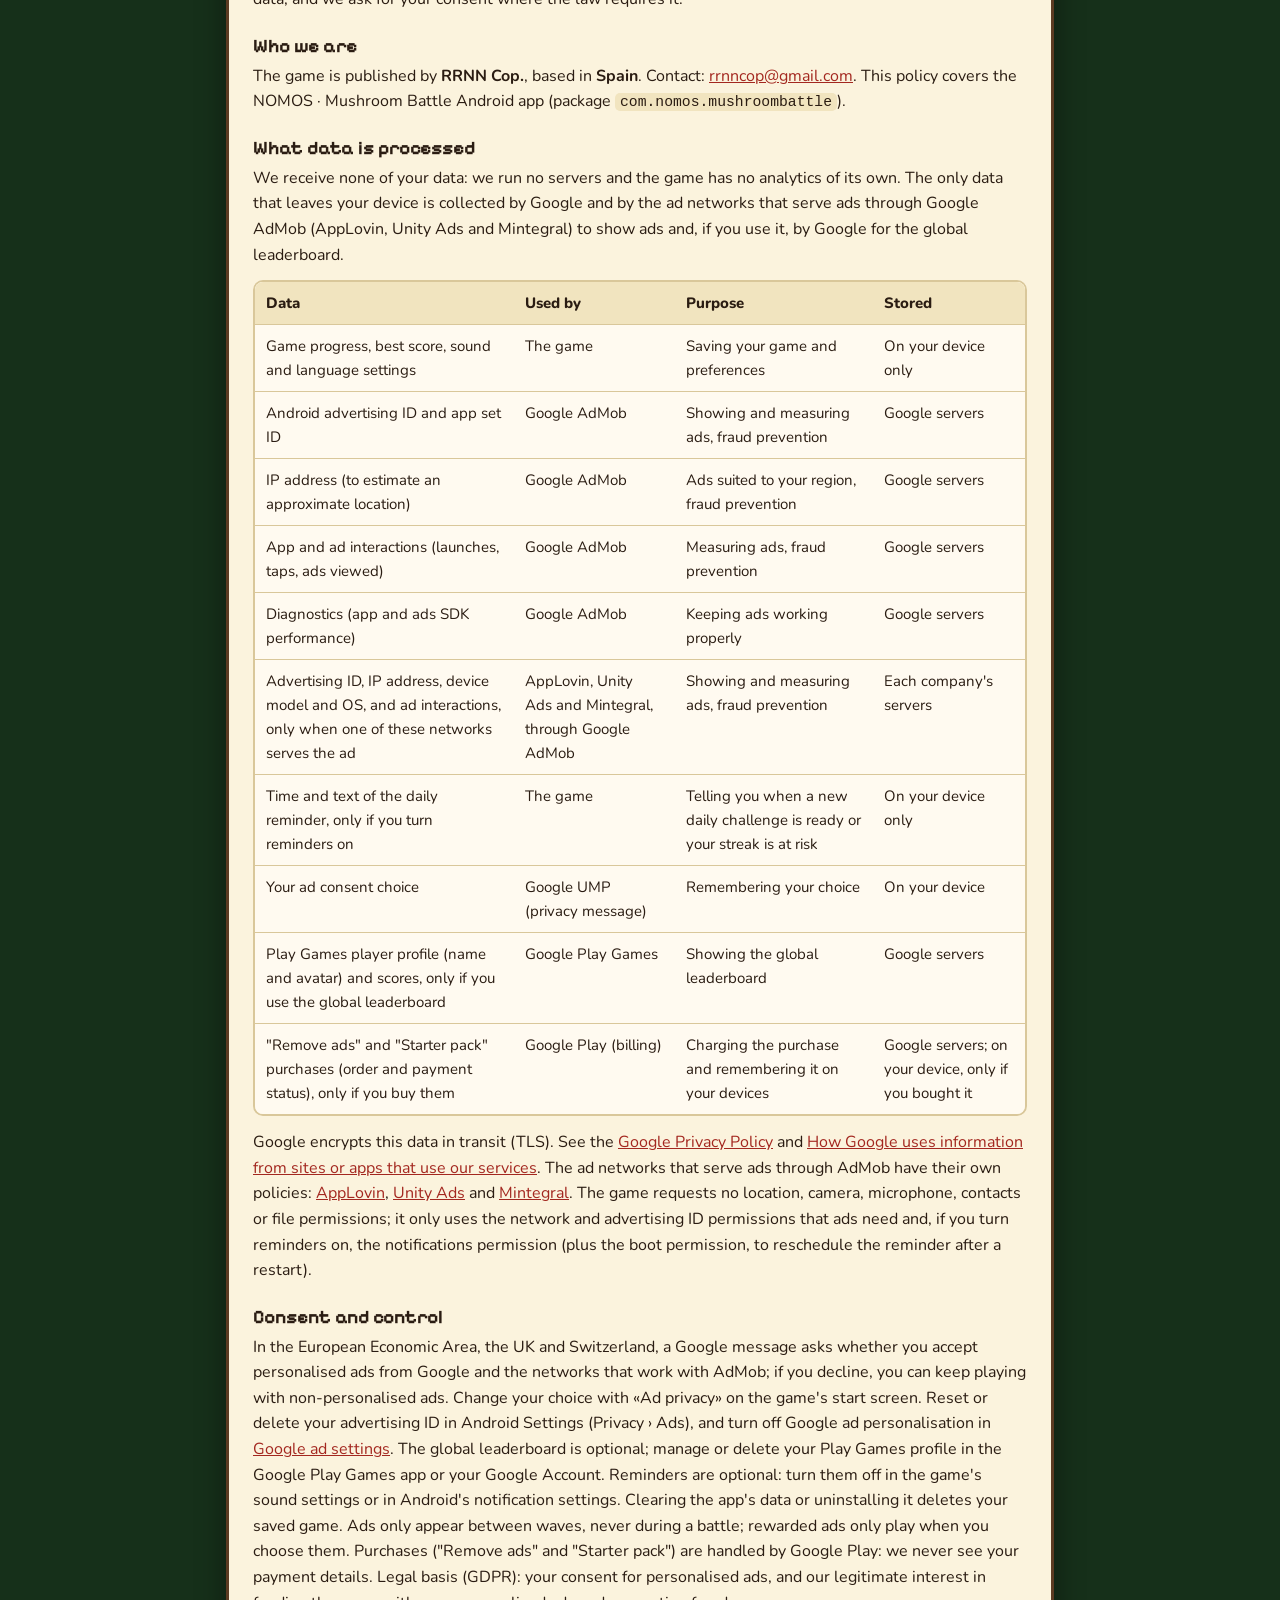
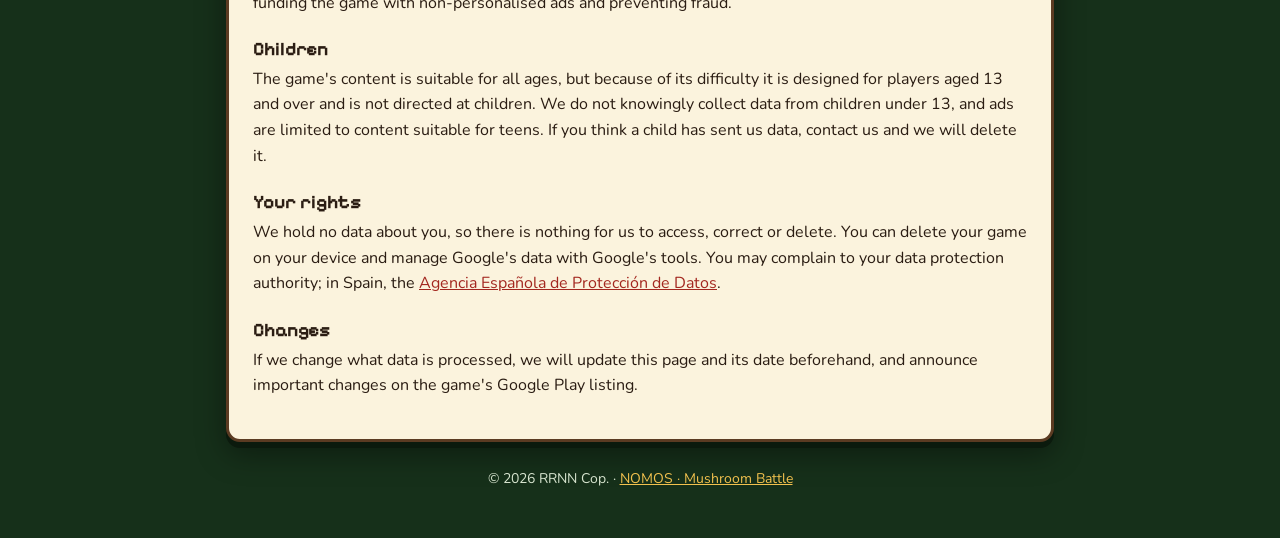
==== commit 8beba6ba: "Add files via upload" ====
--- a/privacidad.html
+++ b/privacidad.html
@@ -22,18 +22,18 @@
   <main>
     <article class="card">
       <h1>Política de privacidad</h1>
-      <p class="meta">NOMOS · Mushroom Battle · Última actualización: 11 de noviembre de 2026</p>
-      <p>NOMOS · Mushroom Battle no pide cuenta ni datos personales: tu partida se guarda solo en tu dispositivo. Los anuncios, servidos por Google AdMob, sí recogen datos del dispositivo, y te pedimos permiso cuando la ley lo exige.</p>
+      <p class="meta">NOMOS · Mushroom Battle · Última actualización: 19 de noviembre de 2026</p>
+      <p>NOMOS · Mushroom Battle no pide cuenta ni datos personales: tu partida se guarda solo en tu dispositivo. Los anuncios, servidos por Google AdMob y las redes publicitarias que trabajan con AdMob, sí recogen datos del dispositivo, y te pedimos permiso cuando la ley lo exige.</p>
       <div class="toc">
         <a href="#responsable">Responsable</a><a href="#datos">Datos</a><a href="#consentimiento">Consentimiento</a><a href="#menores">Menores</a><a href="#derechos">Derechos</a><a href="#english">English</a>
       </div>
 
       <h2 id="responsable">Responsable y contacto</h2>
-      <p>El responsable del juego es <strong>RRNN Cop.</strong>, con domicilio en <strong>España</strong>. Para cualquier duda sobre esta política escribe a <a href="mailto:tucorreo@ejemplo.com">tucorreo@ejemplo.com</a>.</p>
+      <p>El responsable del juego es <strong>RRNN Cop.</strong>, con domicilio en <strong>España</strong>. Para cualquier duda sobre esta política escribe a <a href="mailto:rrnncop@gmail.com">rrnncop@gmail.com</a>.</p>
       <p>Esta política se aplica a la app NOMOS · Mushroom Battle para Android (paquete <code>com.nomos.mushroombattle</code>).</p>
 
       <h2 id="datos">Qué datos se tratan</h2>
-      <p>Nosotros no recibimos ningún dato tuyo: no tenemos servidores y el juego no usa analítica propia. Los únicos datos que salen de tu dispositivo los recoge Google para mostrar anuncios y, si la usas, para la clasificación mundial.</p>
+      <p>Nosotros no recibimos ningún dato tuyo: no tenemos servidores y el juego no usa analítica propia. Los únicos datos que salen de tu dispositivo los recogen Google y las redes publicitarias que sirven anuncios a través de Google AdMob (AppLovin, Unity Ads y Mintegral) para mostrar anuncios y, si la usas, Google para la clasificación mundial.</p>
       <div class="table-wrap">
         <table>
           <thead><tr><th>Datos</th><th>Quién los usa</th><th>Para qué</th><th>Dónde quedan</th></tr></thead>
@@ -43,25 +43,28 @@
             <tr><td>Dirección IP (para estimar una ubicación aproximada)</td><td>Google AdMob</td><td>Mostrar anuncios adecuados a tu zona, prevenir fraude</td><td>Servidores de Google</td></tr>
             <tr><td>Interacciones con la app y con los anuncios (aperturas, toques, anuncios vistos)</td><td>Google AdMob</td><td>Medir anuncios, prevenir fraude</td><td>Servidores de Google</td></tr>
             <tr><td>Datos de diagnóstico (rendimiento de la app y del SDK de anuncios)</td><td>Google AdMob</td><td>Hacer que los anuncios funcionen bien</td><td>Servidores de Google</td></tr>
+            <tr><td>Identificador de publicidad, dirección IP, modelo y sistema del dispositivo e interacciones con los anuncios, solo cuando una de estas redes sirve el anuncio</td><td>AppLovin, Unity Ads y Mintegral, a través de Google AdMob</td><td>Mostrar y medir anuncios, prevenir fraude</td><td>Servidores de cada empresa</td></tr>
+            <tr><td>Hora y texto del recordatorio diario, solo si activas los recordatorios</td><td>El juego</td><td>Avisarte cuando hay un reto diario nuevo o tu racha está en peligro</td><td>Solo en tu dispositivo</td></tr>
             <tr><td>Tu elección de consentimiento para anuncios</td><td>Google UMP (aviso de privacidad)</td><td>Recordar lo que elegiste</td><td>En tu dispositivo</td></tr>
             <tr><td>Perfil de jugador de Play Juegos (nombre y avatar) y puntuaciones, solo si usas la clasificación mundial</td><td>Google Play Juegos</td><td>Mostrar la clasificación mundial</td><td>Servidores de Google</td></tr>
-            <tr><td>Compra «Sin anuncios» (pedido y estado del pago), solo si la haces</td><td>Google Play (facturación)</td><td>Cobrar la compra y recordarla en tus dispositivos</td><td>Servidores de Google; en tu dispositivo, solo si la compraste</td></tr>
+            <tr><td>Compras «Sin anuncios» y «Pack de inicio» (pedido y estado del pago), solo si las haces</td><td>Google Play (facturación)</td><td>Cobrar la compra y recordarla en tus dispositivos</td><td>Servidores de Google; en tu dispositivo, solo si la compraste</td></tr>
           </tbody>
         </table>
       </div>
-      <p>Google cifra estos datos en tránsito (TLS). Cómo los usa se explica en la <a href="https://policies.google.com/privacy">Política de privacidad de Google</a> y en <a href="https://policies.google.com/technologies/partner-sites">Cómo utiliza Google la información de sitios web o aplicaciones que usan sus servicios</a>. Detalle de lo que recoge el SDK de anuncios: <a href="https://developers.google.com/admob/android/privacy/play-data-disclosure">divulgación de datos de Google Mobile Ads</a>.</p>
-      <p>El juego no pide permisos de ubicación, cámara, micrófono, contactos ni archivos. Solo usa los permisos de red y de identificador de publicidad que necesitan los anuncios.</p>
+      <p>Google cifra estos datos en tránsito (TLS). Cómo los usa se explica en la <a href="https://policies.google.com/privacy">Política de privacidad de Google</a> y en <a href="https://policies.google.com/technologies/partner-sites">Cómo utiliza Google la información de sitios web o aplicaciones que usan sus servicios</a>. Detalle de lo que recoge el SDK de anuncios: <a href="https://developers.google.com/admob/android/privacy/play-data-disclosure">divulgación de datos de Google Mobile Ads</a>. Las redes que sirven anuncios a través de AdMob tienen sus propias políticas: <a href="https://www.applovin.com/privacy/">AppLovin</a>, <a href="https://unity.com/legal/game-player-and-app-user-privacy-policy">Unity Ads</a> y <a href="https://www.mintegral.com/en/privacy">Mintegral</a>.</p>
+      <p>El juego no pide permisos de ubicación, cámara, micrófono, contactos ni archivos. Solo usa los permisos de red y de identificador de publicidad que necesitan los anuncios y, si activas los recordatorios, el de notificaciones (más el de inicio del dispositivo, para volver a programar el aviso tras reiniciar el móvil).</p>
 
       <h2 id="consentimiento">Consentimiento y cómo controlar tus datos</h2>
-      <p>Si vives en el Espacio Económico Europeo, el Reino Unido o Suiza, al abrir el juego verás un aviso de Google para elegir si aceptas anuncios personalizados. Si no los aceptas, puedes seguir jugando y los anuncios que veas no se basarán en tu perfil.</p>
+      <p>Si vives en el Espacio Económico Europeo, el Reino Unido o Suiza, al abrir el juego verás un aviso de Google para elegir si aceptas anuncios personalizados, de Google y de las redes que trabajan con AdMob. Si no los aceptas, puedes seguir jugando y los anuncios que veas no se basarán en tu perfil.</p>
       <ul>
         <li><strong>Cambiar tu elección:</strong> pulsa «Privacidad de anuncios» en la pantalla de inicio del juego.</li>
         <li><strong>Identificador de publicidad:</strong> puedes restablecerlo o eliminarlo en los Ajustes de Android (Privacidad › Anuncios).</li>
         <li><strong>Personalización de Google:</strong> puedes desactivarla en la <a href="https://adssettings.google.com">configuración de anuncios de Google</a>.</li>
         <li><strong>Clasificación mundial:</strong> es opcional. Puedes gestionar o borrar tu perfil de Play Juegos y sus datos desde la app Google Play Juegos o desde tu cuenta de Google.</li>
+        <li><strong>Recordatorios:</strong> son opcionales. Puedes desactivarlos en los ajustes de sonido del juego o en los ajustes de notificaciones de Android.</li>
         <li><strong>Tu partida:</strong> borrar los datos de la app o desinstalarla elimina el progreso guardado en el dispositivo.</li>
       </ul>
-      <p>Los anuncios solo aparecen entre oleadas, nunca durante una batalla. Los anuncios con recompensa solo se muestran si tú lo eliges. La compra «Sin anuncios» la gestiona Google Play: nosotros no vemos tus datos de pago.</p>
+      <p>Los anuncios solo aparecen entre oleadas, nunca durante una batalla. Los anuncios con recompensa solo se muestran si tú lo eliges. Las compras («Sin anuncios» y «Pack de inicio») las gestiona Google Play: nosotros no vemos tus datos de pago.</p>
       <p><strong>Base legal (RGPD):</strong> tu consentimiento para los anuncios personalizados y nuestro interés legítimo en financiar el juego con anuncios no personalizados y en prevenir el fraude.</p>
 
       <h2 id="menores">Menores</h2>
@@ -76,12 +79,12 @@
 
     <article class="card" id="english" lang="en">
       <h1>Privacy policy</h1>
-      <p class="meta">NOMOS · Mushroom Battle · Last updated: 11 November 2026</p>
-      <p>NOMOS · Mushroom Battle needs no account and asks for no personal data: your game is saved only on your device. Ads, served by Google AdMob, do collect device data, and we ask for your consent where the law requires it.</p>
+      <p class="meta">NOMOS · Mushroom Battle · Last updated: 19 November 2026</p>
+      <p>NOMOS · Mushroom Battle needs no account and asks for no personal data: your game is saved only on your device. Ads, served by Google AdMob and the ad networks that work with AdMob, do collect device data, and we ask for your consent where the law requires it.</p>
       <h3>Who we are</h3>
-      <p>The game is published by <strong>RRNN Cop.</strong>, based in <strong>Spain</strong>. Contact: <a href="mailto:tucorreo@ejemplo.com">tucorreo@ejemplo.com</a>. This policy covers the NOMOS · Mushroom Battle Android app (package <code>com.nomos.mushroombattle</code>).</p>
+      <p>The game is published by <strong>RRNN Cop.</strong>, based in <strong>Spain</strong>. Contact: <a href="mailto:rrnncop@gmail.com">rrnncop@gmail.com</a>. This policy covers the NOMOS · Mushroom Battle Android app (package <code>com.nomos.mushroombattle</code>).</p>
       <h3>What data is processed</h3>
-      <p>We receive none of your data: we run no servers and the game has no analytics of its own. The only data that leaves your device is collected by Google to show ads and, if you use it, for the global leaderboard.</p>
+      <p>We receive none of your data: we run no servers and the game has no analytics of its own. The only data that leaves your device is collected by Google and by the ad networks that serve ads through Google AdMob (AppLovin, Unity Ads and Mintegral) to show ads and, if you use it, by Google for the global leaderboard.</p>
       <div class="table-wrap">
         <table>
           <thead><tr><th>Data</th><th>Used by</th><th>Purpose</th><th>Stored</th></tr></thead>
@@ -91,15 +94,17 @@
             <tr><td>IP address (to estimate an approximate location)</td><td>Google AdMob</td><td>Ads suited to your region, fraud prevention</td><td>Google servers</td></tr>
             <tr><td>App and ad interactions (launches, taps, ads viewed)</td><td>Google AdMob</td><td>Measuring ads, fraud prevention</td><td>Google servers</td></tr>
             <tr><td>Diagnostics (app and ads SDK performance)</td><td>Google AdMob</td><td>Keeping ads working properly</td><td>Google servers</td></tr>
+            <tr><td>Advertising ID, IP address, device model and OS, and ad interactions, only when one of these networks serves the ad</td><td>AppLovin, Unity Ads and Mintegral, through Google AdMob</td><td>Showing and measuring ads, fraud prevention</td><td>Each company's servers</td></tr>
+            <tr><td>Time and text of the daily reminder, only if you turn reminders on</td><td>The game</td><td>Telling you when a new daily challenge is ready or your streak is at risk</td><td>On your device only</td></tr>
             <tr><td>Your ad consent choice</td><td>Google UMP (privacy message)</td><td>Remembering your choice</td><td>On your device</td></tr>
             <tr><td>Play Games player profile (name and avatar) and scores, only if you use the global leaderboard</td><td>Google Play Games</td><td>Showing the global leaderboard</td><td>Google servers</td></tr>
-            <tr><td>"Remove ads" purchase (order and payment status), only if you buy it</td><td>Google Play (billing)</td><td>Charging the purchase and remembering it on your devices</td><td>Google servers; on your device, only if you bought it</td></tr>
+            <tr><td>"Remove ads" and "Starter pack" purchases (order and payment status), only if you buy them</td><td>Google Play (billing)</td><td>Charging the purchase and remembering it on your devices</td><td>Google servers; on your device, only if you bought it</td></tr>
           </tbody>
         </table>
       </div>
-      <p>Google encrypts this data in transit (TLS). See the <a href="https://policies.google.com/privacy">Google Privacy Policy</a> and <a href="https://policies.google.com/technologies/partner-sites">How Google uses information from sites or apps that use our services</a>. The game requests no location, camera, microphone, contacts or file permissions; it only uses the network and advertising ID permissions that ads need.</p>
+      <p>Google encrypts this data in transit (TLS). See the <a href="https://policies.google.com/privacy">Google Privacy Policy</a> and <a href="https://policies.google.com/technologies/partner-sites">How Google uses information from sites or apps that use our services</a>. The ad networks that serve ads through AdMob have their own policies: <a href="https://www.applovin.com/privacy/">AppLovin</a>, <a href="https://unity.com/legal/game-player-and-app-user-privacy-policy">Unity Ads</a> and <a href="https://www.mintegral.com/en/privacy">Mintegral</a>. The game requests no location, camera, microphone, contacts or file permissions; it only uses the network and advertising ID permissions that ads need and, if you turn reminders on, the notifications permission (plus the boot permission, to reschedule the reminder after a restart).</p>
       <h3>Consent and control</h3>
-      <p>In the European Economic Area, the UK and Switzerland, a Google message asks whether you accept personalised ads; if you decline, you can keep playing with non-personalised ads. Change your choice with «Ad privacy» on the game's start screen. Reset or delete your advertising ID in Android Settings (Privacy › Ads), and turn off Google ad personalisation in <a href="https://adssettings.google.com">Google ad settings</a>. The global leaderboard is optional; manage or delete your Play Games profile in the Google Play Games app or your Google Account. Clearing the app's data or uninstalling it deletes your saved game. Ads only appear between waves, never during a battle; rewarded ads only play when you choose them. The "Remove ads" purchase is handled by Google Play: we never see your payment details. Legal basis (GDPR): your consent for personalised ads, and our legitimate interest in funding the game with non-personalised ads and preventing fraud.</p>
+      <p>In the European Economic Area, the UK and Switzerland, a Google message asks whether you accept personalised ads from Google and the networks that work with AdMob; if you decline, you can keep playing with non-personalised ads. Change your choice with «Ad privacy» on the game's start screen. Reset or delete your advertising ID in Android Settings (Privacy › Ads), and turn off Google ad personalisation in <a href="https://adssettings.google.com">Google ad settings</a>. The global leaderboard is optional; manage or delete your Play Games profile in the Google Play Games app or your Google Account. Reminders are optional: turn them off in the game's sound settings or in Android's notification settings. Clearing the app's data or uninstalling it deletes your saved game. Ads only appear between waves, never during a battle; rewarded ads only play when you choose them. Purchases ("Remove ads" and "Starter pack") are handled by Google Play: we never see your payment details. Legal basis (GDPR): your consent for personalised ads, and our legitimate interest in funding the game with non-personalised ads and preventing fraud.</p>
       <h3>Children</h3>
       <p>The game's content is suitable for all ages, but because of its difficulty it is designed for players aged 13 and over and is not directed at children. We do not knowingly collect data from children under 13, and ads are limited to content suitable for teens. If you think a child has sent us data, contact us and we will delete it.</p>
       <h3>Your rights</h3>
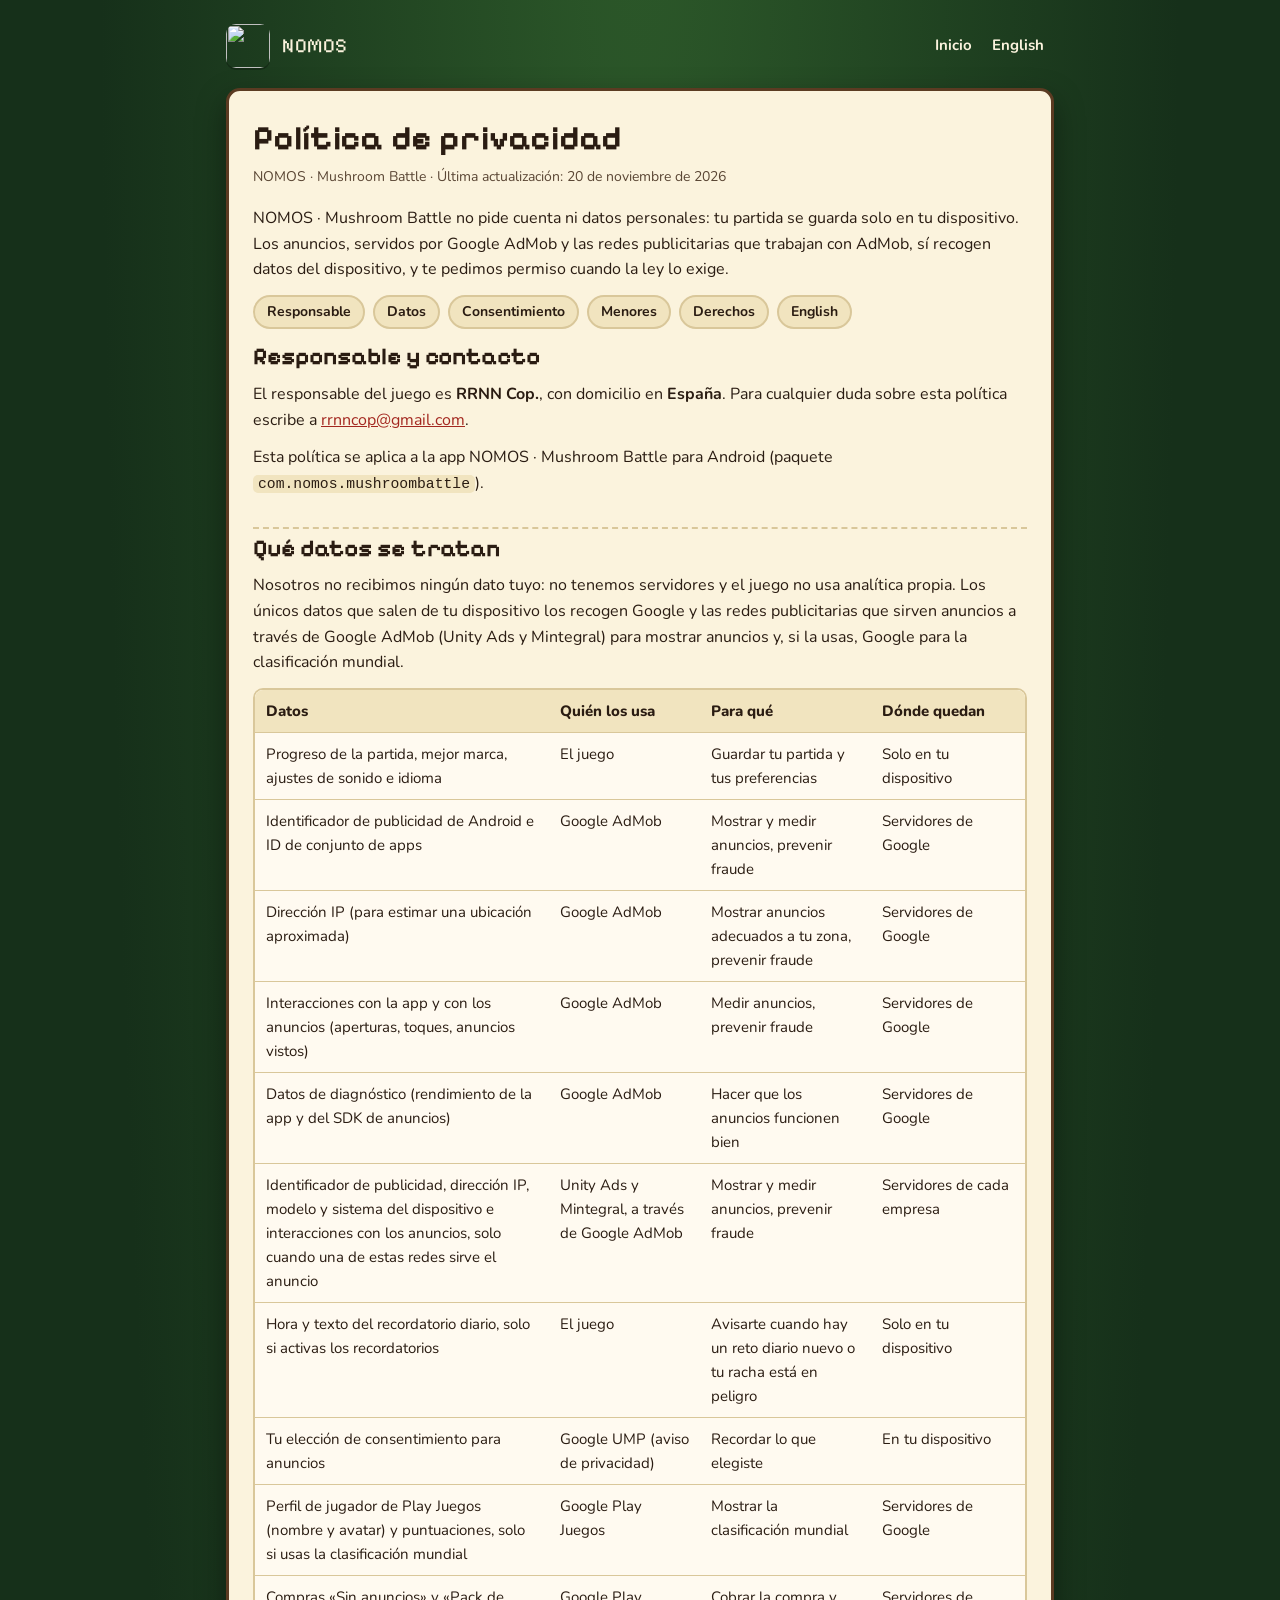
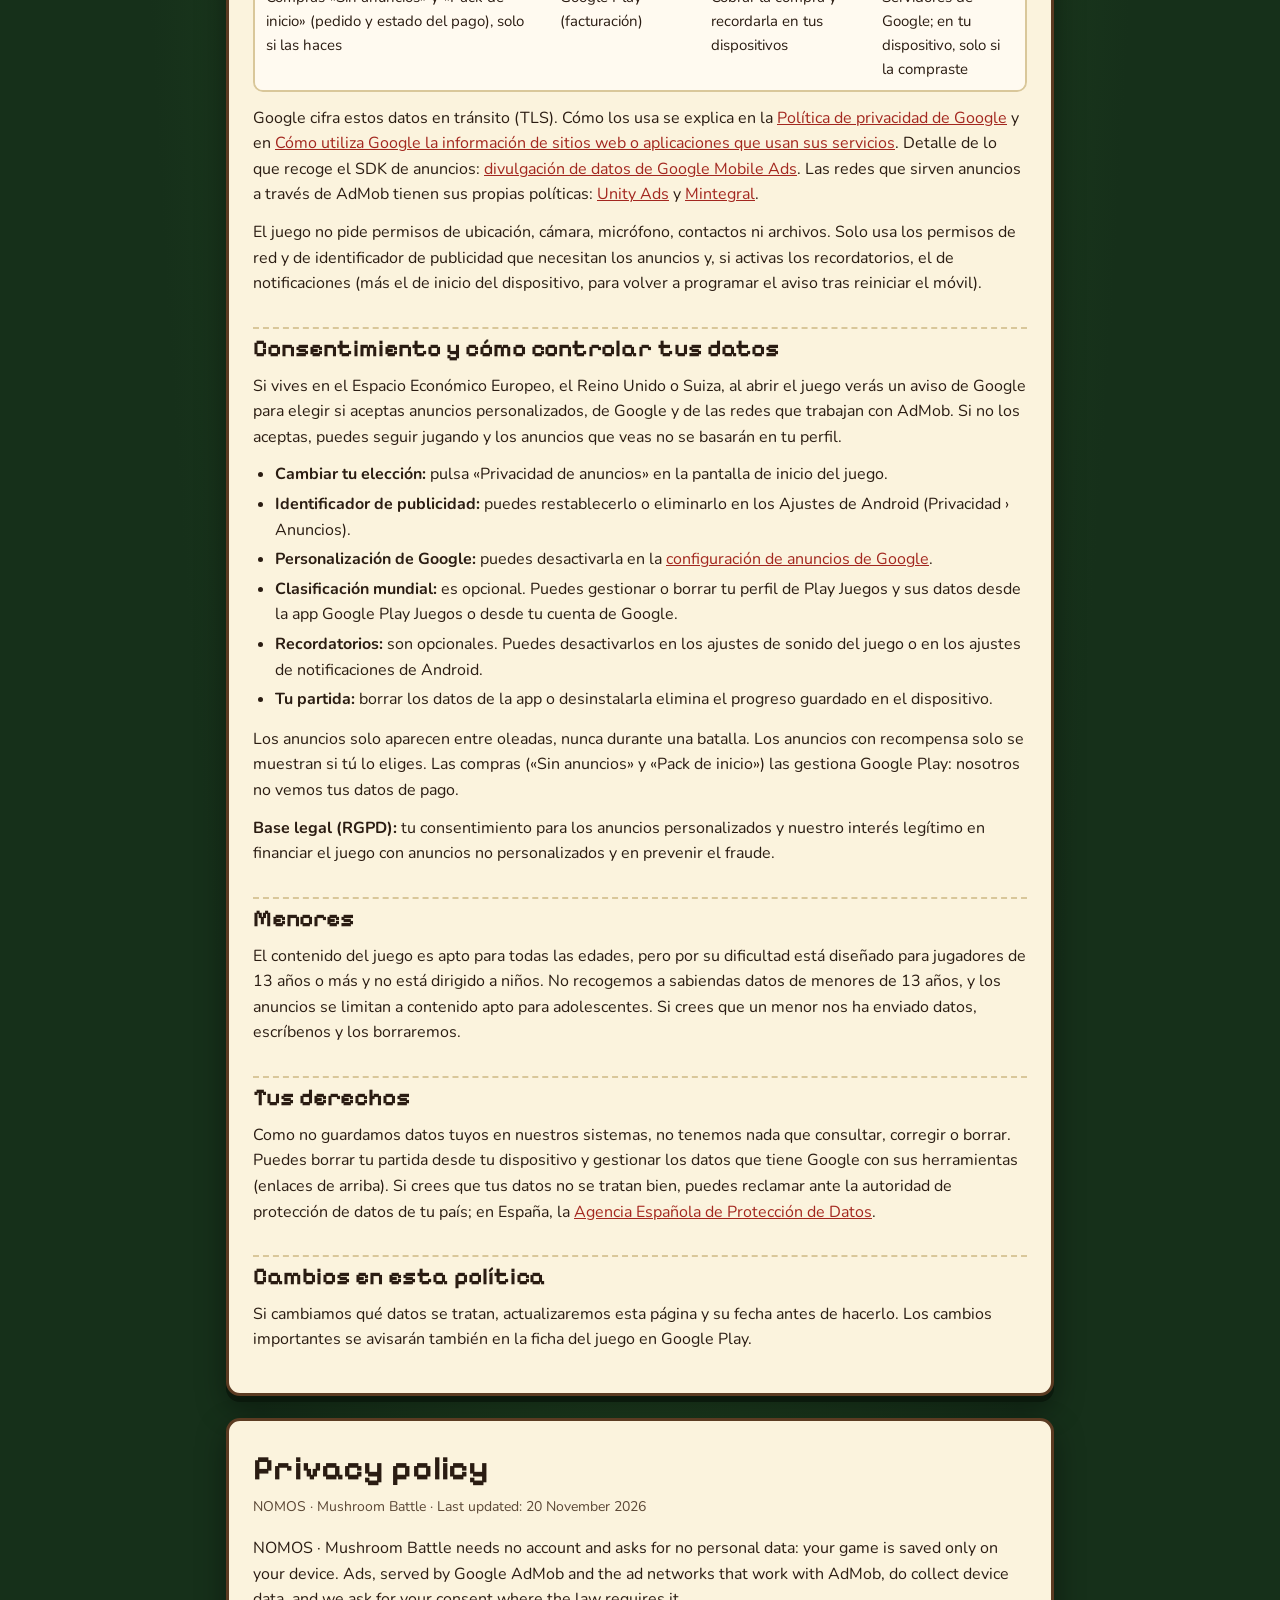
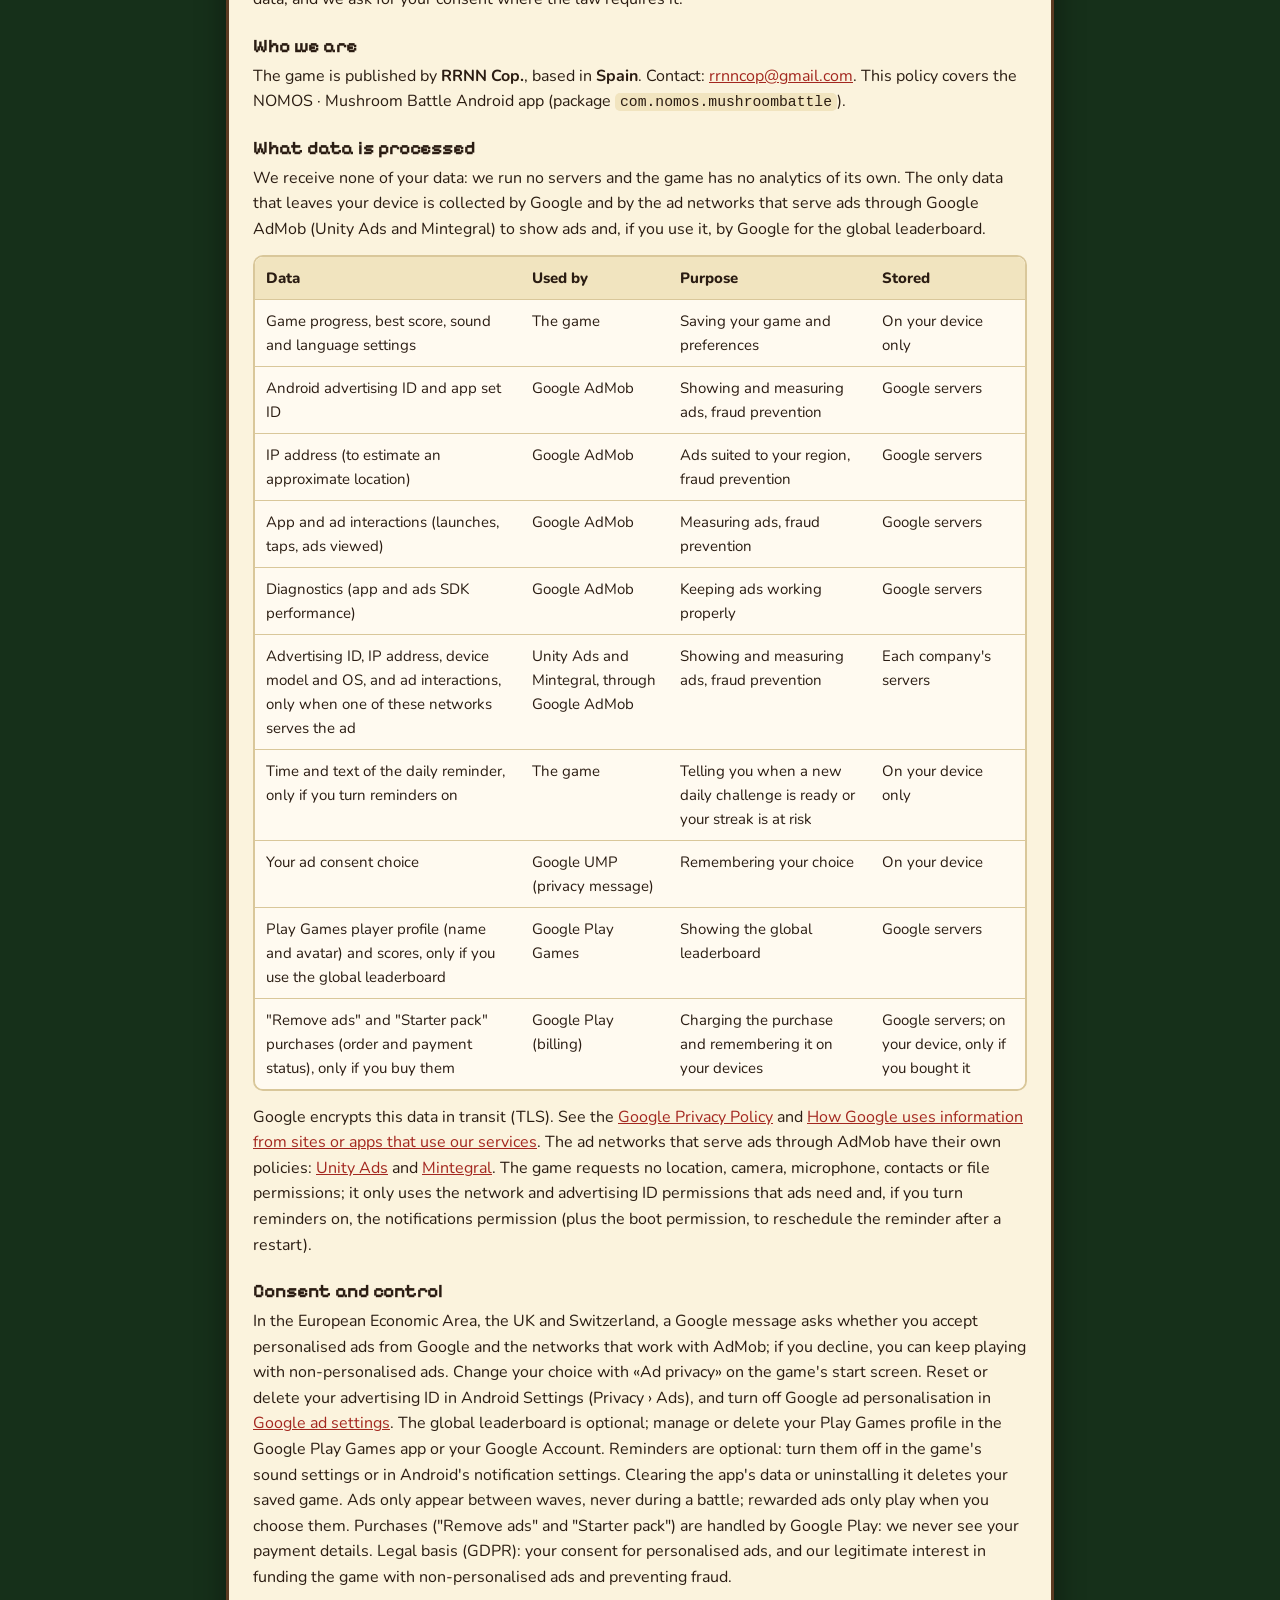
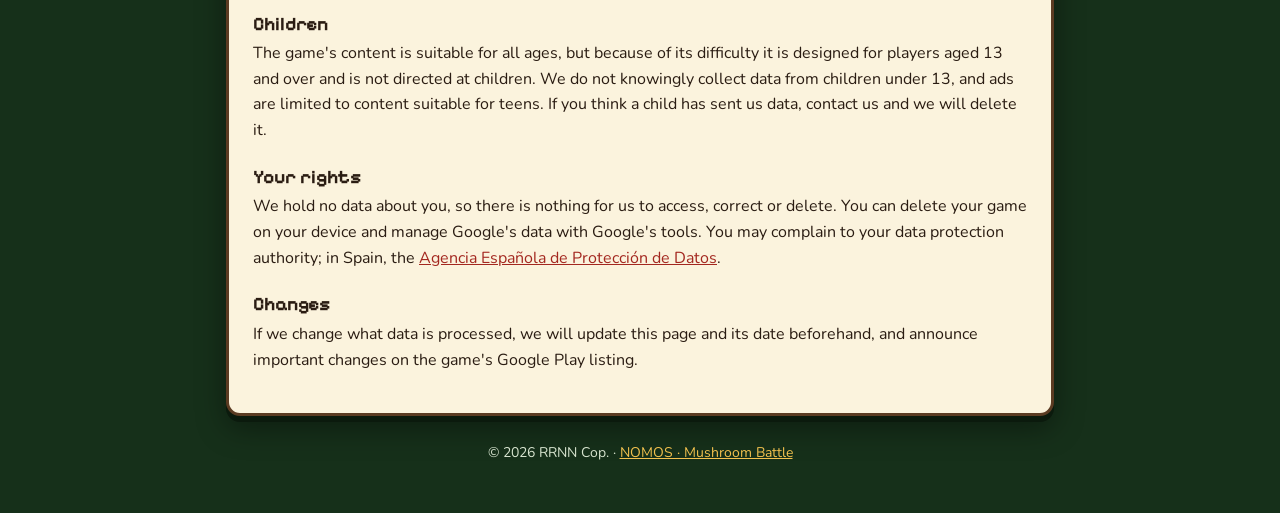
==== commit 1b34b87c: "Rename privacidad_1.html to privacidad.html" ====
--- a/privacidad.html
+++ b/privacidad.html
@@ -22,7 +22,7 @@
   <main>
     <article class="card">
       <h1>Política de privacidad</h1>
-      <p class="meta">NOMOS · Mushroom Battle · Última actualización: 19 de noviembre de 2026</p>
+      <p class="meta">NOMOS · Mushroom Battle · Última actualización: 20 de noviembre de 2026</p>
       <p>NOMOS · Mushroom Battle no pide cuenta ni datos personales: tu partida se guarda solo en tu dispositivo. Los anuncios, servidos por Google AdMob y las redes publicitarias que trabajan con AdMob, sí recogen datos del dispositivo, y te pedimos permiso cuando la ley lo exige.</p>
       <div class="toc">
         <a href="#responsable">Responsable</a><a href="#datos">Datos</a><a href="#consentimiento">Consentimiento</a><a href="#menores">Menores</a><a href="#derechos">Derechos</a><a href="#english">English</a>
@@ -33,7 +33,7 @@
       <p>Esta política se aplica a la app NOMOS · Mushroom Battle para Android (paquete <code>com.nomos.mushroombattle</code>).</p>
 
       <h2 id="datos">Qué datos se tratan</h2>
-      <p>Nosotros no recibimos ningún dato tuyo: no tenemos servidores y el juego no usa analítica propia. Los únicos datos que salen de tu dispositivo los recogen Google y las redes publicitarias que sirven anuncios a través de Google AdMob (AppLovin, Unity Ads y Mintegral) para mostrar anuncios y, si la usas, Google para la clasificación mundial.</p>
+      <p>Nosotros no recibimos ningún dato tuyo: no tenemos servidores y el juego no usa analítica propia. Los únicos datos que salen de tu dispositivo los recogen Google y las redes publicitarias que sirven anuncios a través de Google AdMob (Unity Ads y Mintegral) para mostrar anuncios y, si la usas, Google para la clasificación mundial.</p>
       <div class="table-wrap">
         <table>
           <thead><tr><th>Datos</th><th>Quién los usa</th><th>Para qué</th><th>Dónde quedan</th></tr></thead>
@@ -43,7 +43,7 @@
             <tr><td>Dirección IP (para estimar una ubicación aproximada)</td><td>Google AdMob</td><td>Mostrar anuncios adecuados a tu zona, prevenir fraude</td><td>Servidores de Google</td></tr>
             <tr><td>Interacciones con la app y con los anuncios (aperturas, toques, anuncios vistos)</td><td>Google AdMob</td><td>Medir anuncios, prevenir fraude</td><td>Servidores de Google</td></tr>
             <tr><td>Datos de diagnóstico (rendimiento de la app y del SDK de anuncios)</td><td>Google AdMob</td><td>Hacer que los anuncios funcionen bien</td><td>Servidores de Google</td></tr>
-            <tr><td>Identificador de publicidad, dirección IP, modelo y sistema del dispositivo e interacciones con los anuncios, solo cuando una de estas redes sirve el anuncio</td><td>AppLovin, Unity Ads y Mintegral, a través de Google AdMob</td><td>Mostrar y medir anuncios, prevenir fraude</td><td>Servidores de cada empresa</td></tr>
+            <tr><td>Identificador de publicidad, dirección IP, modelo y sistema del dispositivo e interacciones con los anuncios, solo cuando una de estas redes sirve el anuncio</td><td>Unity Ads y Mintegral, a través de Google AdMob</td><td>Mostrar y medir anuncios, prevenir fraude</td><td>Servidores de cada empresa</td></tr>
             <tr><td>Hora y texto del recordatorio diario, solo si activas los recordatorios</td><td>El juego</td><td>Avisarte cuando hay un reto diario nuevo o tu racha está en peligro</td><td>Solo en tu dispositivo</td></tr>
             <tr><td>Tu elección de consentimiento para anuncios</td><td>Google UMP (aviso de privacidad)</td><td>Recordar lo que elegiste</td><td>En tu dispositivo</td></tr>
             <tr><td>Perfil de jugador de Play Juegos (nombre y avatar) y puntuaciones, solo si usas la clasificación mundial</td><td>Google Play Juegos</td><td>Mostrar la clasificación mundial</td><td>Servidores de Google</td></tr>
@@ -51,7 +51,7 @@
           </tbody>
         </table>
       </div>
-      <p>Google cifra estos datos en tránsito (TLS). Cómo los usa se explica en la <a href="https://policies.google.com/privacy">Política de privacidad de Google</a> y en <a href="https://policies.google.com/technologies/partner-sites">Cómo utiliza Google la información de sitios web o aplicaciones que usan sus servicios</a>. Detalle de lo que recoge el SDK de anuncios: <a href="https://developers.google.com/admob/android/privacy/play-data-disclosure">divulgación de datos de Google Mobile Ads</a>. Las redes que sirven anuncios a través de AdMob tienen sus propias políticas: <a href="https://www.applovin.com/privacy/">AppLovin</a>, <a href="https://unity.com/legal/game-player-and-app-user-privacy-policy">Unity Ads</a> y <a href="https://www.mintegral.com/en/privacy">Mintegral</a>.</p>
+      <p>Google cifra estos datos en tránsito (TLS). Cómo los usa se explica en la <a href="https://policies.google.com/privacy">Política de privacidad de Google</a> y en <a href="https://policies.google.com/technologies/partner-sites">Cómo utiliza Google la información de sitios web o aplicaciones que usan sus servicios</a>. Detalle de lo que recoge el SDK de anuncios: <a href="https://developers.google.com/admob/android/privacy/play-data-disclosure">divulgación de datos de Google Mobile Ads</a>. Las redes que sirven anuncios a través de AdMob tienen sus propias políticas: <a href="https://unity.com/legal/game-player-and-app-user-privacy-policy">Unity Ads</a> y <a href="https://www.mintegral.com/en/privacy">Mintegral</a>.</p>
       <p>El juego no pide permisos de ubicación, cámara, micrófono, contactos ni archivos. Solo usa los permisos de red y de identificador de publicidad que necesitan los anuncios y, si activas los recordatorios, el de notificaciones (más el de inicio del dispositivo, para volver a programar el aviso tras reiniciar el móvil).</p>
 
       <h2 id="consentimiento">Consentimiento y cómo controlar tus datos</h2>
@@ -79,12 +79,12 @@
 
     <article class="card" id="english" lang="en">
       <h1>Privacy policy</h1>
-      <p class="meta">NOMOS · Mushroom Battle · Last updated: 19 November 2026</p>
+      <p class="meta">NOMOS · Mushroom Battle · Last updated: 20 November 2026</p>
       <p>NOMOS · Mushroom Battle needs no account and asks for no personal data: your game is saved only on your device. Ads, served by Google AdMob and the ad networks that work with AdMob, do collect device data, and we ask for your consent where the law requires it.</p>
       <h3>Who we are</h3>
       <p>The game is published by <strong>RRNN Cop.</strong>, based in <strong>Spain</strong>. Contact: <a href="mailto:rrnncop@gmail.com">rrnncop@gmail.com</a>. This policy covers the NOMOS · Mushroom Battle Android app (package <code>com.nomos.mushroombattle</code>).</p>
       <h3>What data is processed</h3>
-      <p>We receive none of your data: we run no servers and the game has no analytics of its own. The only data that leaves your device is collected by Google and by the ad networks that serve ads through Google AdMob (AppLovin, Unity Ads and Mintegral) to show ads and, if you use it, by Google for the global leaderboard.</p>
+      <p>We receive none of your data: we run no servers and the game has no analytics of its own. The only data that leaves your device is collected by Google and by the ad networks that serve ads through Google AdMob (Unity Ads and Mintegral) to show ads and, if you use it, by Google for the global leaderboard.</p>
       <div class="table-wrap">
         <table>
           <thead><tr><th>Data</th><th>Used by</th><th>Purpose</th><th>Stored</th></tr></thead>
@@ -94,7 +94,7 @@
             <tr><td>IP address (to estimate an approximate location)</td><td>Google AdMob</td><td>Ads suited to your region, fraud prevention</td><td>Google servers</td></tr>
             <tr><td>App and ad interactions (launches, taps, ads viewed)</td><td>Google AdMob</td><td>Measuring ads, fraud prevention</td><td>Google servers</td></tr>
             <tr><td>Diagnostics (app and ads SDK performance)</td><td>Google AdMob</td><td>Keeping ads working properly</td><td>Google servers</td></tr>
-            <tr><td>Advertising ID, IP address, device model and OS, and ad interactions, only when one of these networks serves the ad</td><td>AppLovin, Unity Ads and Mintegral, through Google AdMob</td><td>Showing and measuring ads, fraud prevention</td><td>Each company's servers</td></tr>
+            <tr><td>Advertising ID, IP address, device model and OS, and ad interactions, only when one of these networks serves the ad</td><td>Unity Ads and Mintegral, through Google AdMob</td><td>Showing and measuring ads, fraud prevention</td><td>Each company's servers</td></tr>
             <tr><td>Time and text of the daily reminder, only if you turn reminders on</td><td>The game</td><td>Telling you when a new daily challenge is ready or your streak is at risk</td><td>On your device only</td></tr>
             <tr><td>Your ad consent choice</td><td>Google UMP (privacy message)</td><td>Remembering your choice</td><td>On your device</td></tr>
             <tr><td>Play Games player profile (name and avatar) and scores, only if you use the global leaderboard</td><td>Google Play Games</td><td>Showing the global leaderboard</td><td>Google servers</td></tr>
@@ -102,7 +102,7 @@
           </tbody>
         </table>
       </div>
-      <p>Google encrypts this data in transit (TLS). See the <a href="https://policies.google.com/privacy">Google Privacy Policy</a> and <a href="https://policies.google.com/technologies/partner-sites">How Google uses information from sites or apps that use our services</a>. The ad networks that serve ads through AdMob have their own policies: <a href="https://www.applovin.com/privacy/">AppLovin</a>, <a href="https://unity.com/legal/game-player-and-app-user-privacy-policy">Unity Ads</a> and <a href="https://www.mintegral.com/en/privacy">Mintegral</a>. The game requests no location, camera, microphone, contacts or file permissions; it only uses the network and advertising ID permissions that ads need and, if you turn reminders on, the notifications permission (plus the boot permission, to reschedule the reminder after a restart).</p>
+      <p>Google encrypts this data in transit (TLS). See the <a href="https://policies.google.com/privacy">Google Privacy Policy</a> and <a href="https://policies.google.com/technologies/partner-sites">How Google uses information from sites or apps that use our services</a>. The ad networks that serve ads through AdMob have their own policies: <a href="https://unity.com/legal/game-player-and-app-user-privacy-policy">Unity Ads</a> and <a href="https://www.mintegral.com/en/privacy">Mintegral</a>. The game requests no location, camera, microphone, contacts or file permissions; it only uses the network and advertising ID permissions that ads need and, if you turn reminders on, the notifications permission (plus the boot permission, to reschedule the reminder after a restart).</p>
       <h3>Consent and control</h3>
       <p>In the European Economic Area, the UK and Switzerland, a Google message asks whether you accept personalised ads from Google and the networks that work with AdMob; if you decline, you can keep playing with non-personalised ads. Change your choice with «Ad privacy» on the game's start screen. Reset or delete your advertising ID in Android Settings (Privacy › Ads), and turn off Google ad personalisation in <a href="https://adssettings.google.com">Google ad settings</a>. The global leaderboard is optional; manage or delete your Play Games profile in the Google Play Games app or your Google Account. Reminders are optional: turn them off in the game's sound settings or in Android's notification settings. Clearing the app's data or uninstalling it deletes your saved game. Ads only appear between waves, never during a battle; rewarded ads only play when you choose them. Purchases ("Remove ads" and "Starter pack") are handled by Google Play: we never see your payment details. Legal basis (GDPR): your consent for personalised ads, and our legitimate interest in funding the game with non-personalised ads and preventing fraud.</p>
       <h3>Children</h3>
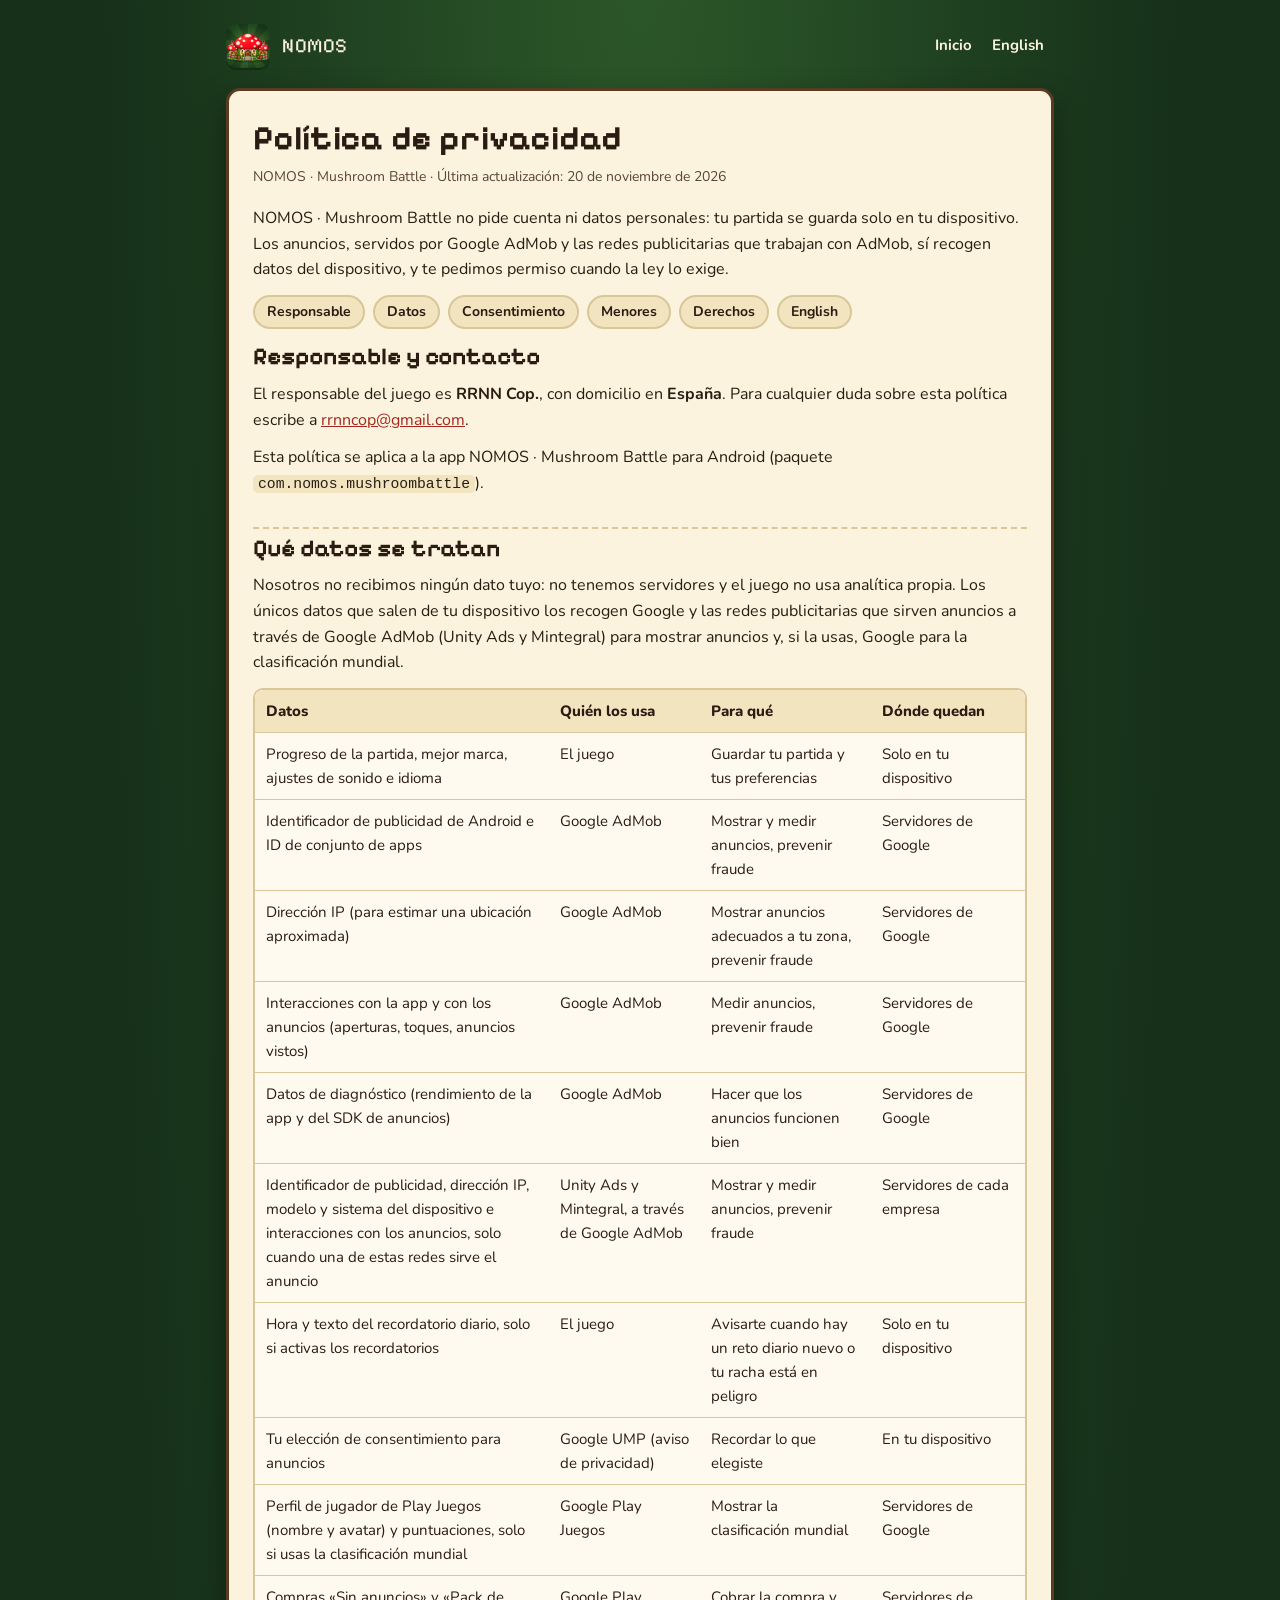
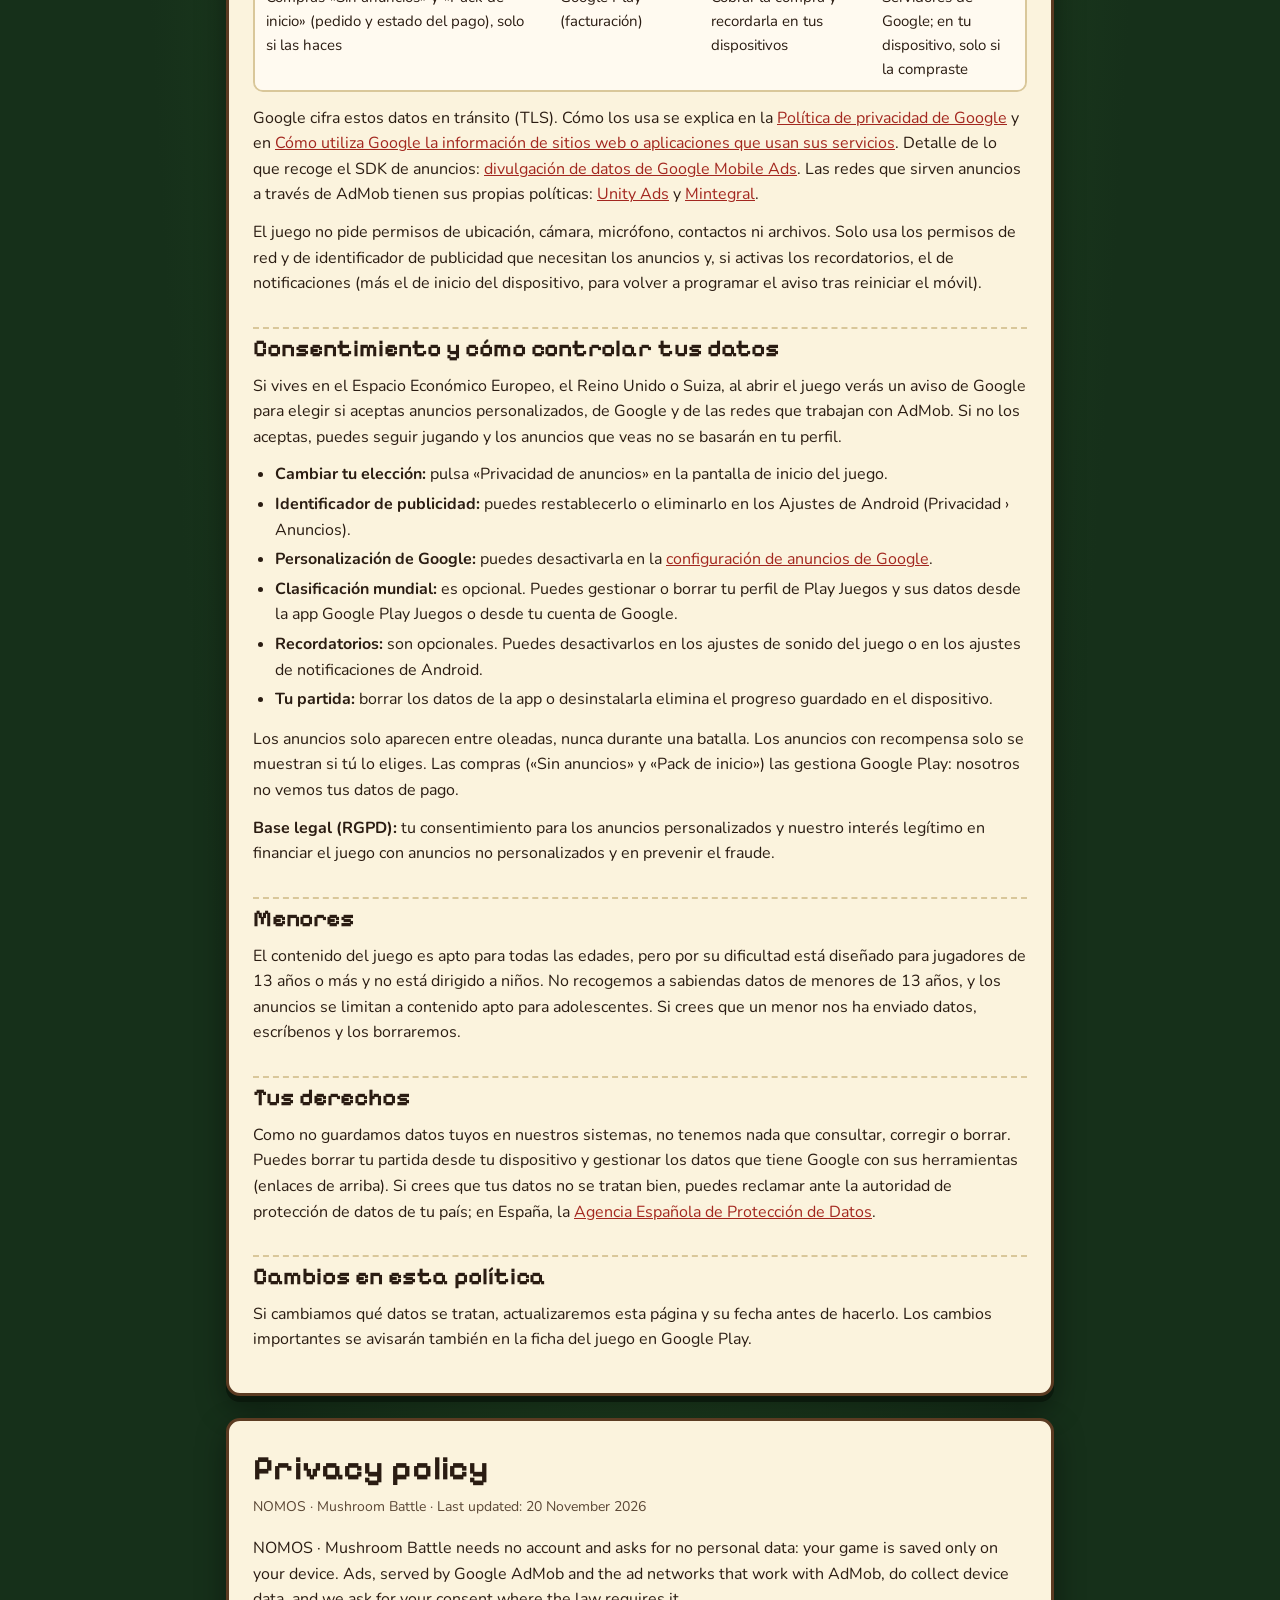
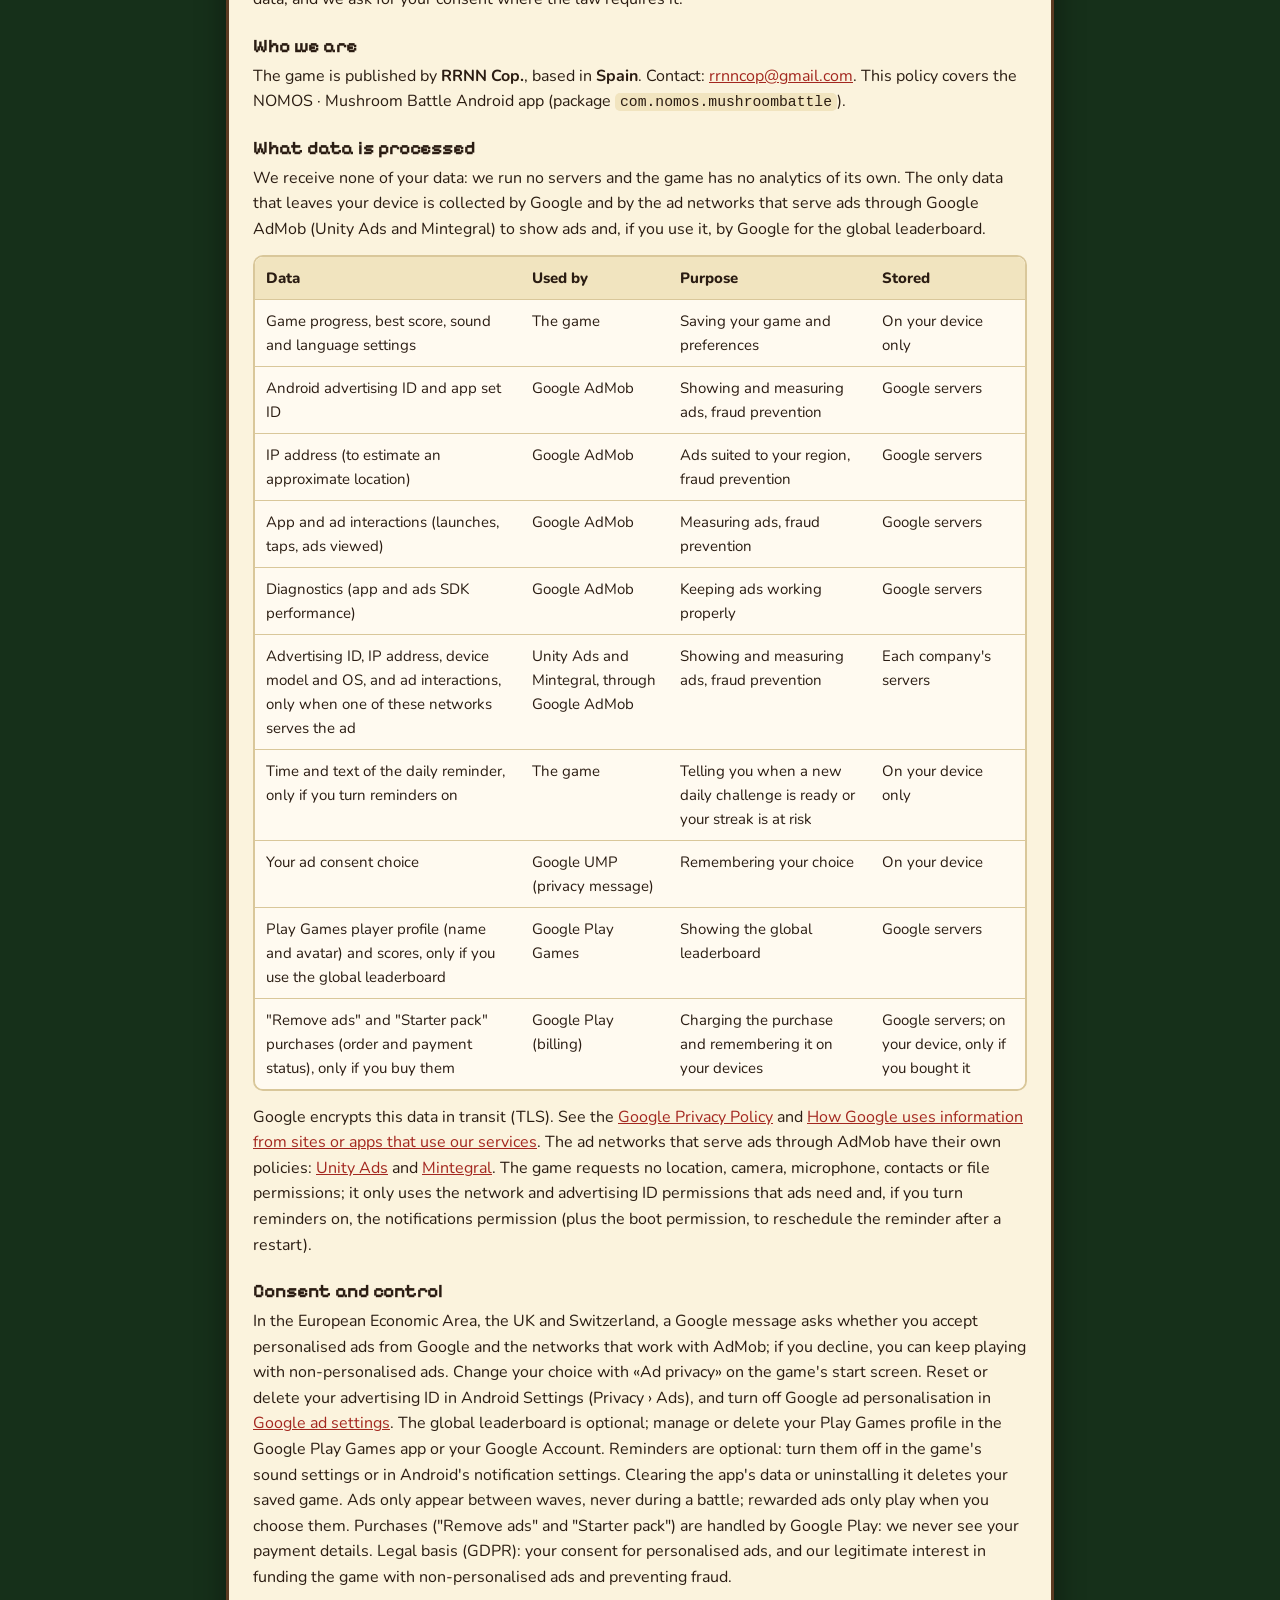
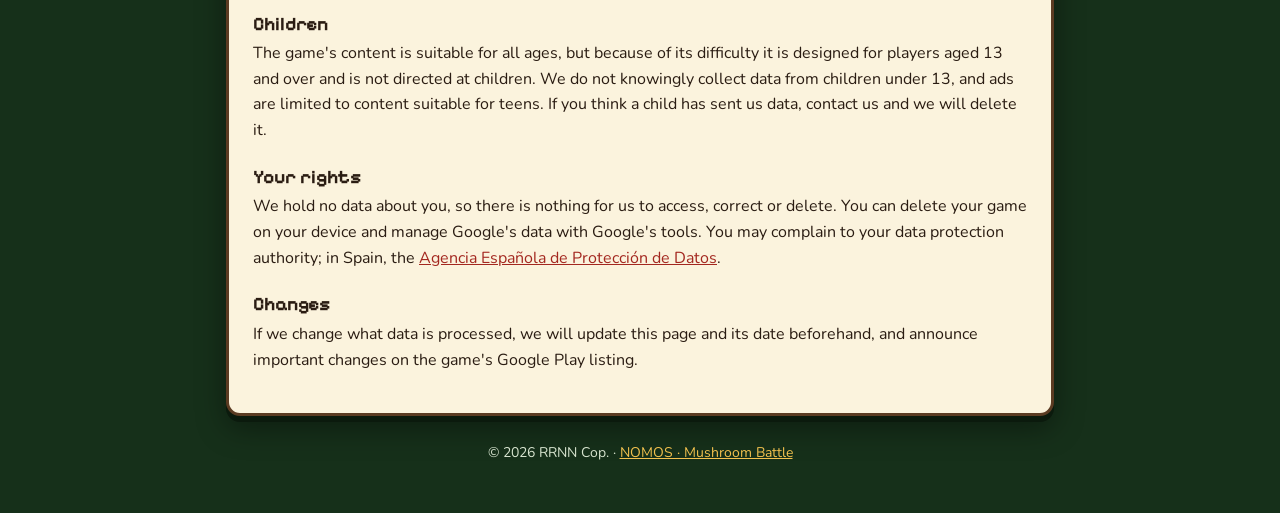
==== commit 5fab0391: "Add files via upload" ====
--- a/privacidad.html
+++ b/privacidad.html
@@ -5,8 +5,8 @@
 <meta name="viewport" content="width=device-width,initial-scale=1">
 <title>Política de privacidad · NOMOS</title>
 <meta name="description" content="Política de privacidad de NOMOS · Mushroom Battle para Android.">
-<link rel="icon" type="image/png" href="img/favicon.png">
-<link rel="apple-touch-icon" href="img/apple-touch-icon.png">
+<link rel="icon" type="image/png" href="favicon.png">
+<link rel="apple-touch-icon" href="apple-touch-icon.png">
 <link rel="preconnect" href="https://fonts.googleapis.com">
 <link rel="preconnect" href="https://fonts.gstatic.com" crossorigin>
 <link href="https://fonts.googleapis.com/css2?family=Nunito:wght@400;700;800&family=Pixelify+Sans:wght@500;700&display=swap" rel="stylesheet">
@@ -15,7 +15,7 @@
 <body>
 <div class="wrap">
   <header class="top">
-    <a class="brand" href="./"><img src="img/icono.png" alt=""><span>NOMOS</span></a>
+    <a class="brand" href="./"><img src="icono.png" alt=""><span>NOMOS</span></a>
     <nav><a href="./">Inicio</a><a href="#english">English</a></nav>
   </header>
 
